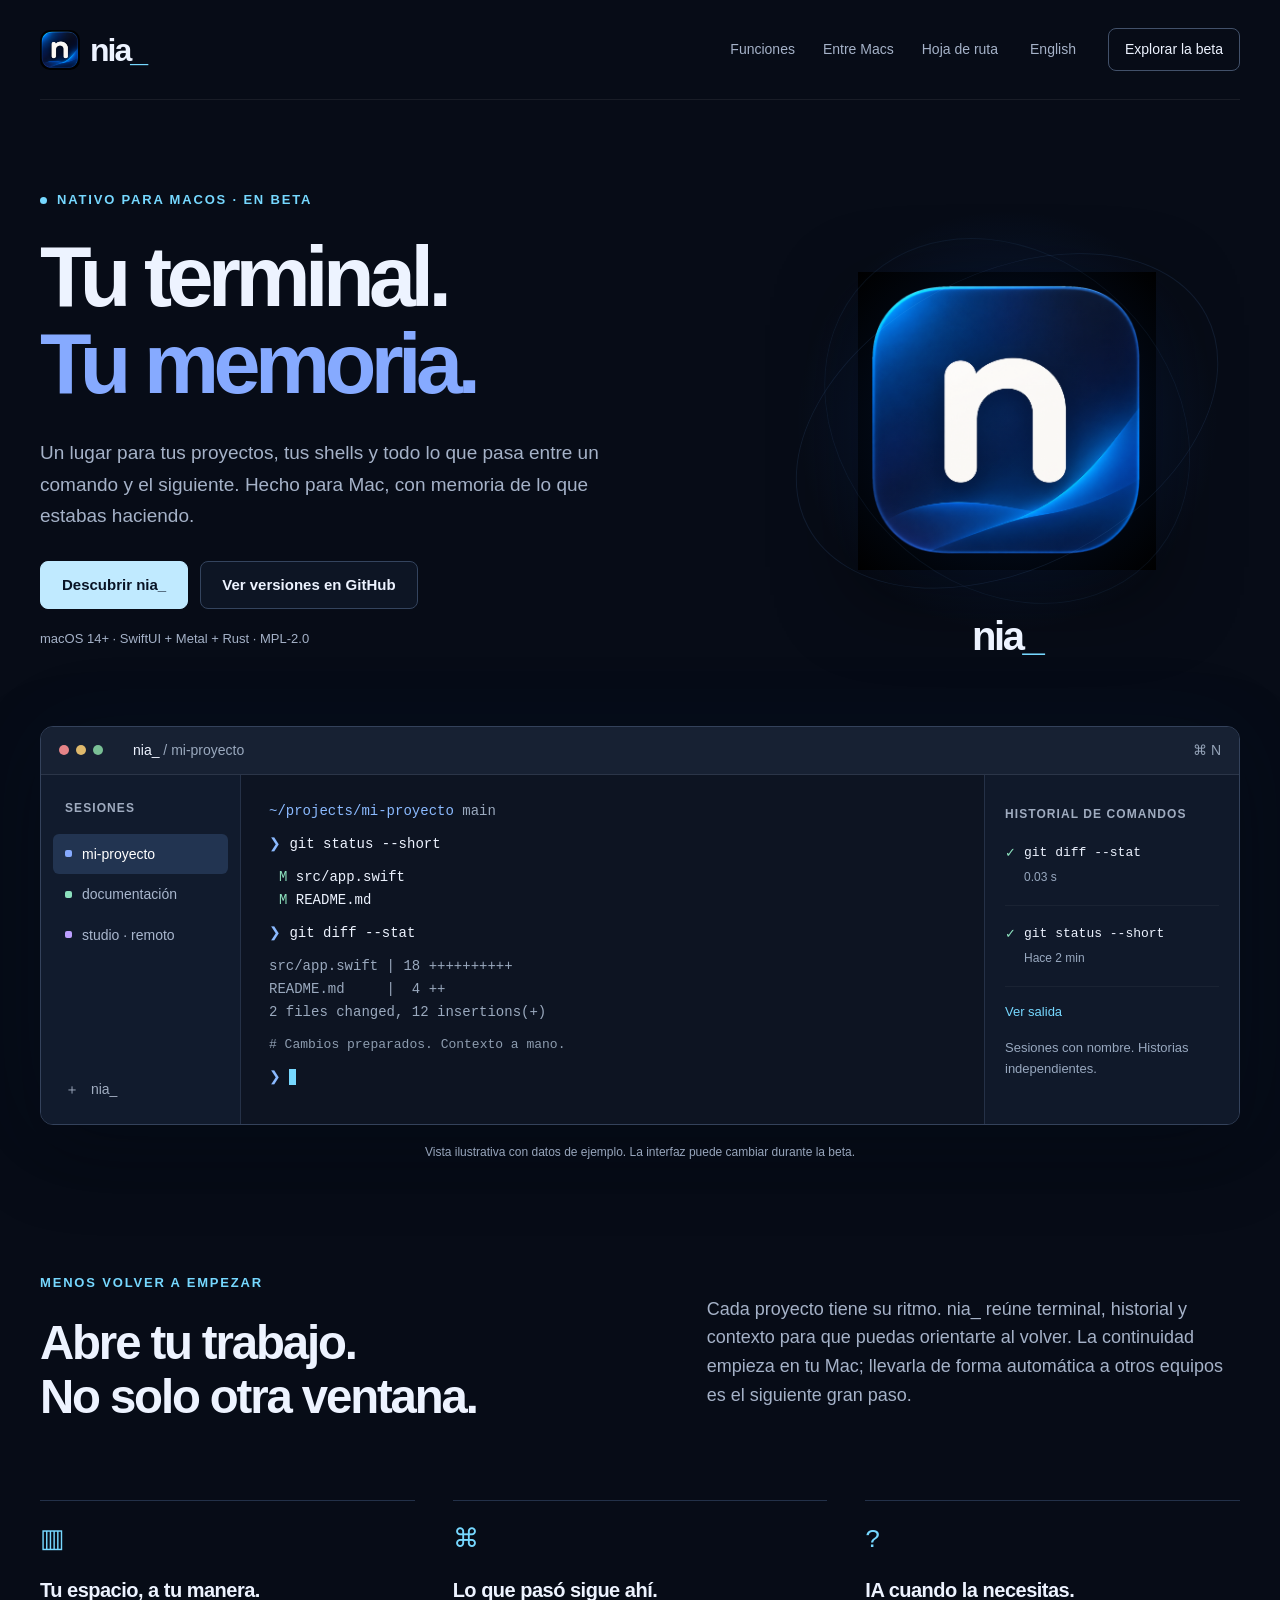
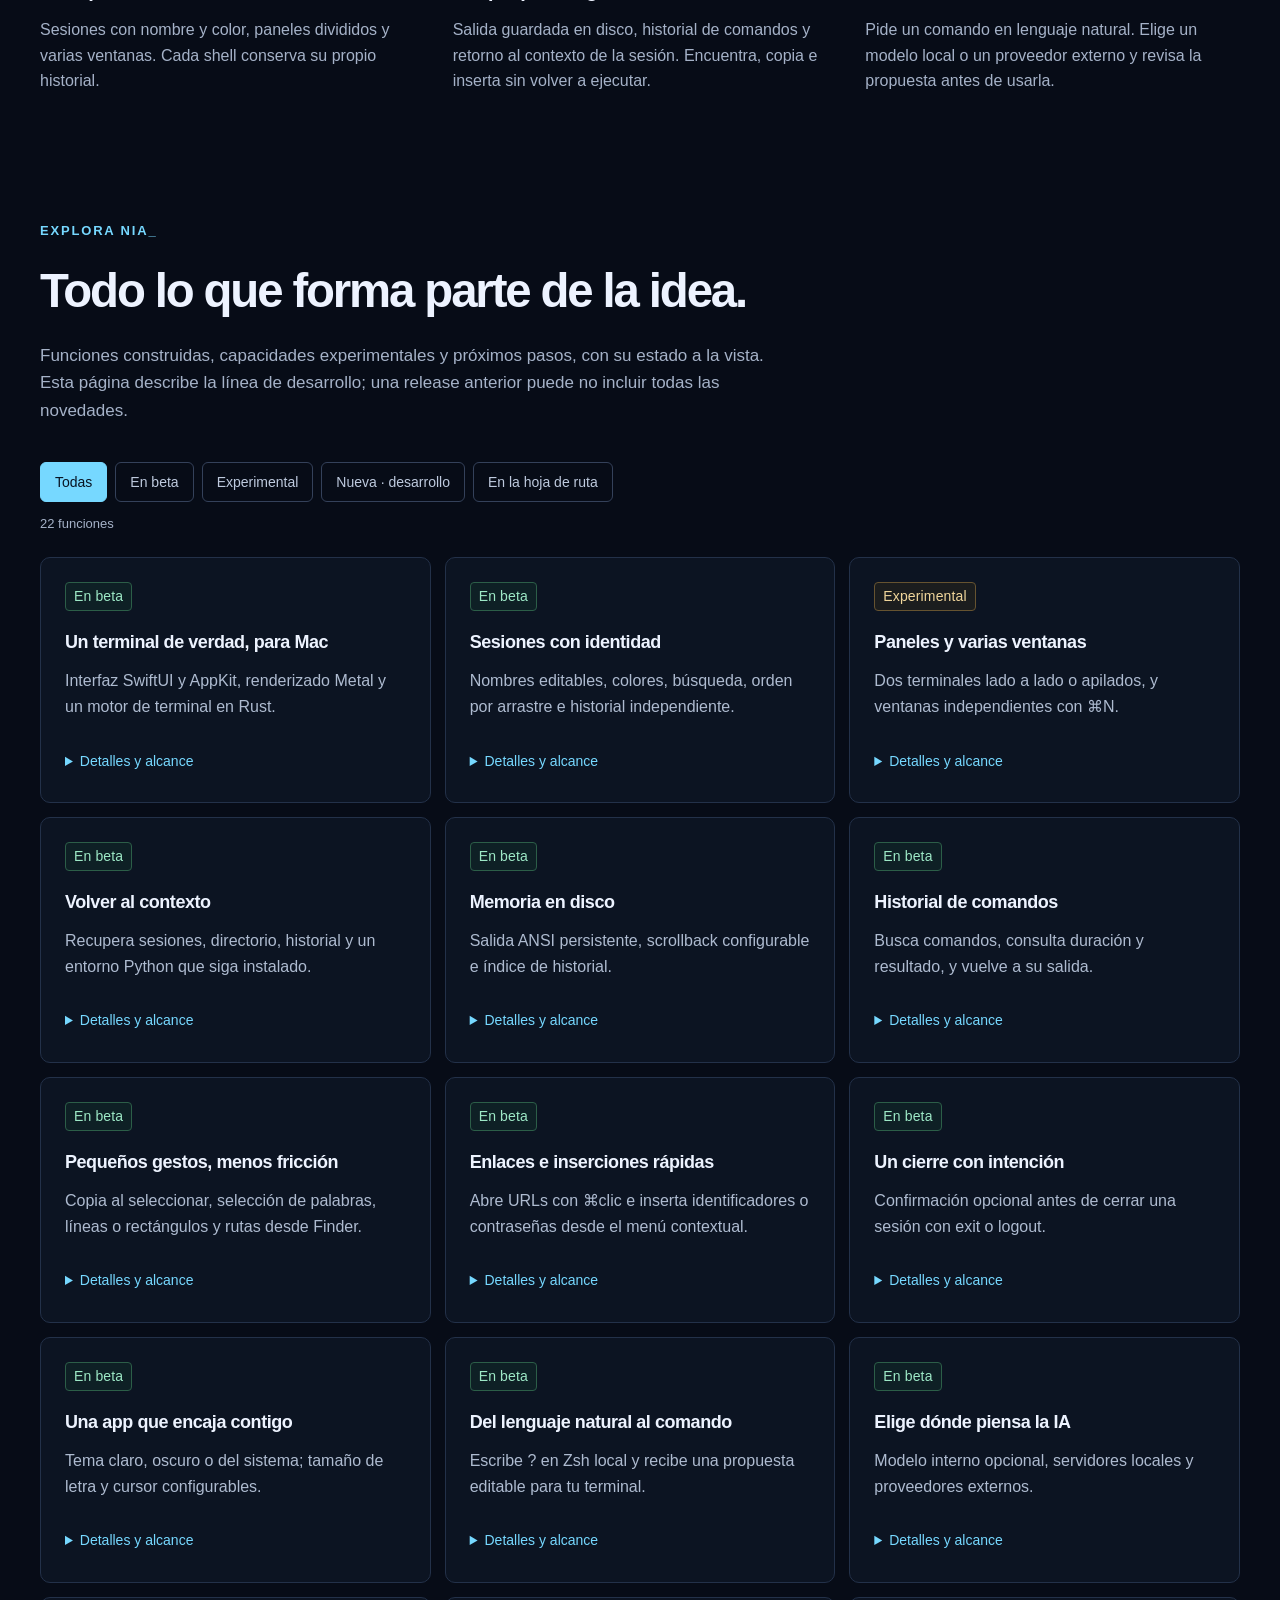
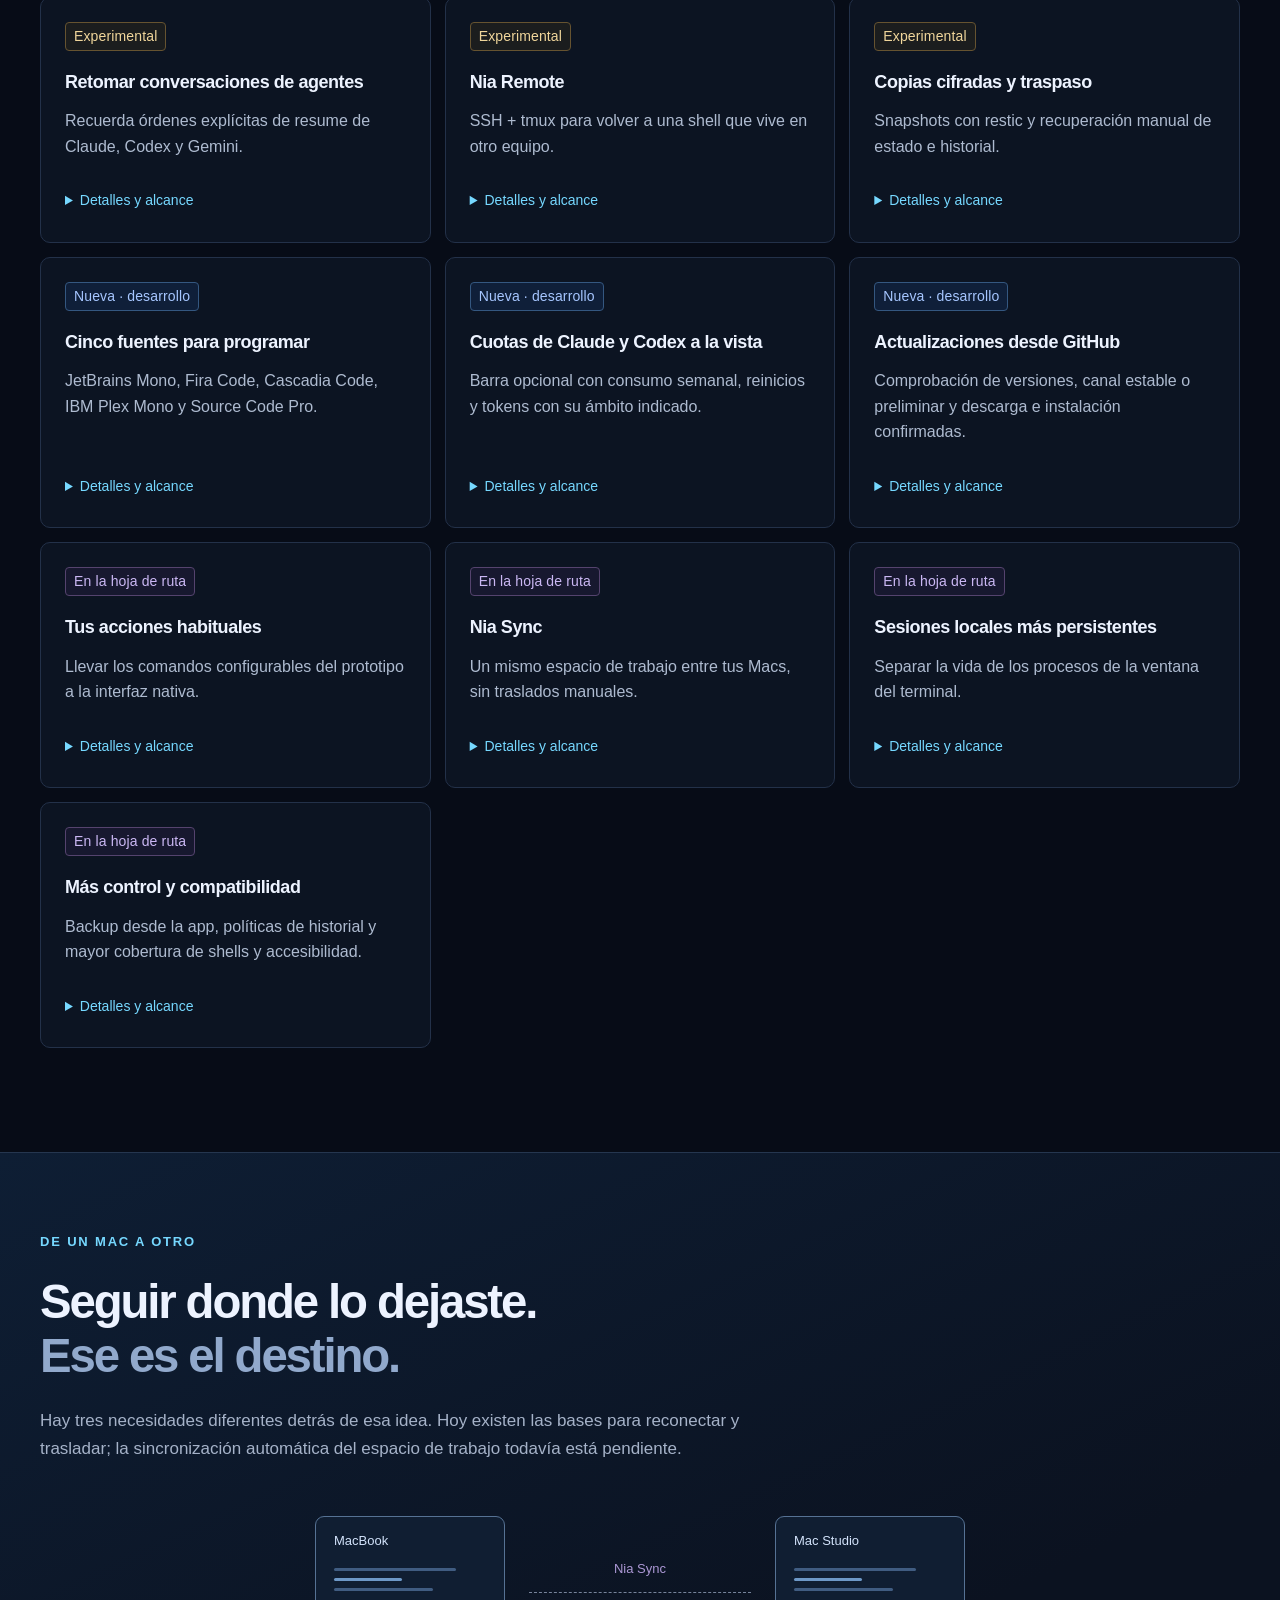
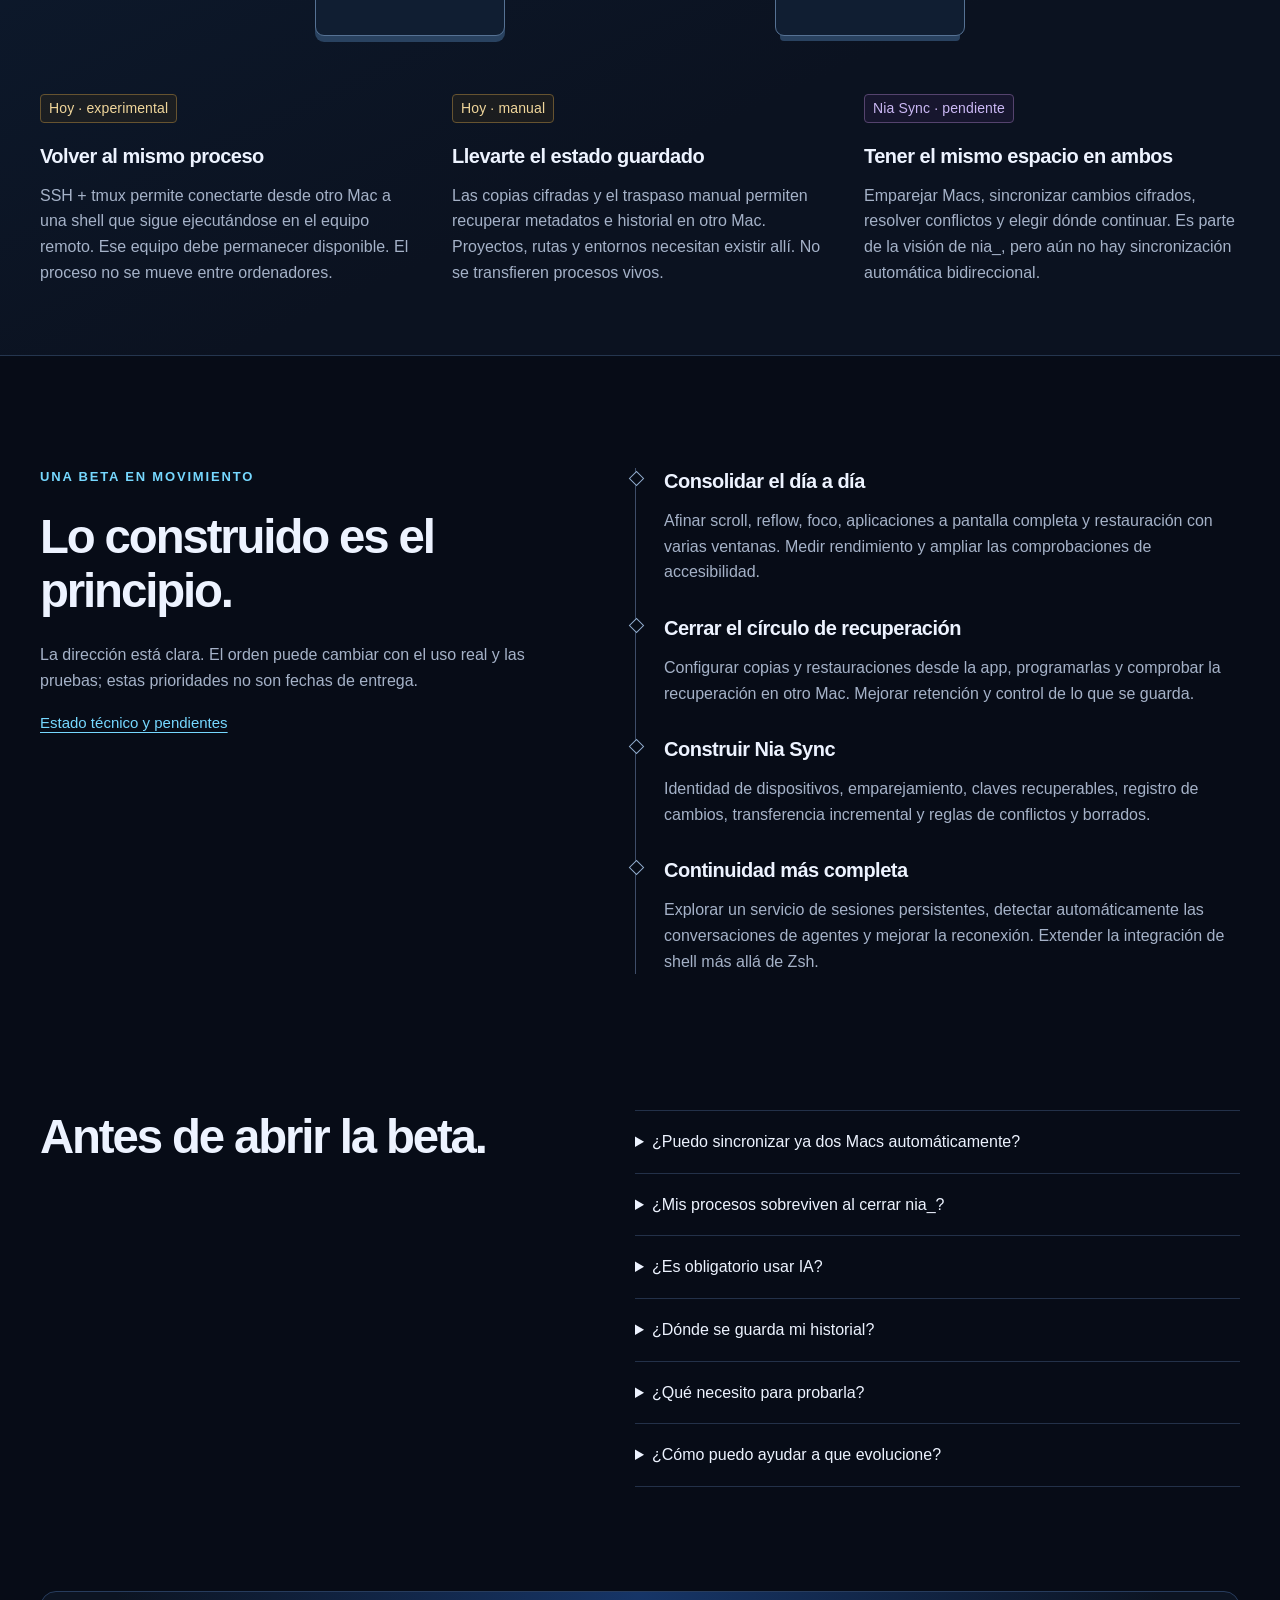
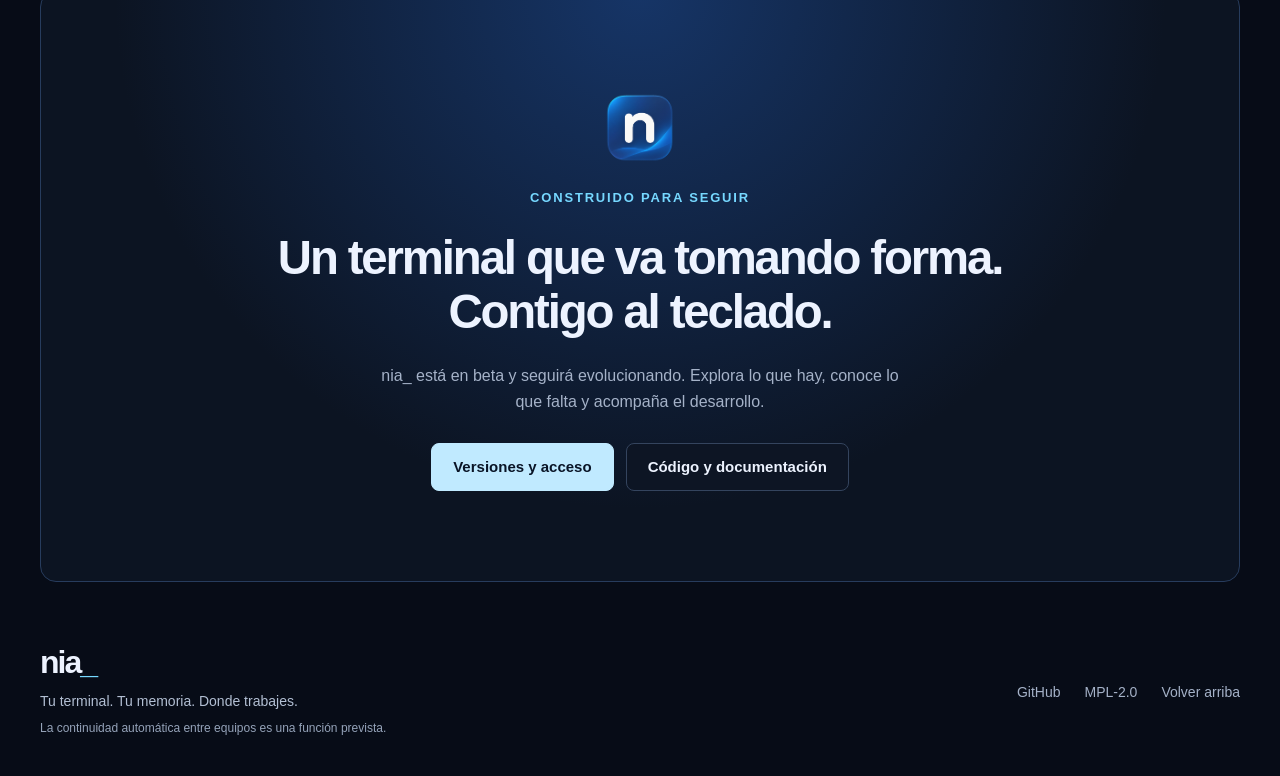
==== docs/index.html @ 634eccd2 "docs: add bilingual nia_ beta website and audited roadmap" ====
<!doctype html>
<!-- SPDX-License-Identifier: MPL-2.0 -->
<html lang="es">
<head>
    <meta charset="utf-8">
    <meta name="viewport" content="width=device-width, initial-scale=1">
    <meta name="theme-color" content="#070c17">
    <title>nia_ — Tu terminal. Tu memoria.</title>
    <meta name="description" content="Un terminal nativo para macOS con sesiones persistentes, historial, IA opcional y una visión de continuidad entre Macs. Descubre la beta de nia_ y su hoja de ruta.">
    <meta property="og:type" content="website">
    <meta property="og:title" content="nia_ — Tu terminal. Tu memoria.">
    <meta property="og:description" content="Un terminal nativo para macOS con sesiones persistentes, historial, IA opcional y una visión de continuidad entre Macs. Descubre la beta de nia_ y su hoja de ruta.">
    <meta property="og:image" content="https://vicktor.github.io/nia_/assets/nia-icon.png">
    <meta property="og:locale" content="es_ES">
    <link rel="canonical" href="https://vicktor.github.io/nia_/">
    <link rel="alternate" hreflang="es" href="https://vicktor.github.io/nia_/">
    <link rel="alternate" hreflang="en" href="https://vicktor.github.io/nia_/en/">
    <link rel="alternate" hreflang="x-default" href="https://vicktor.github.io/nia_/">
    <link rel="icon" href="assets/nia-icon.png" type="image/png">
    <link rel="apple-touch-icon" href="assets/nia-icon.png">
    <link rel="stylesheet" href="assets/style.css">
    <script src="assets/site.js" defer></script>
</head>
<body id="top">
    <a class="skip" href="#main">Saltar al contenido</a>
    <header class="header wrap">
        <a class="brand" href="#top" aria-label="nia_"><img src="assets/nia-icon.png" width="40" height="40" alt=""><span>nia<span class="underscore">_</span></span></a>
        <nav aria-label="Funciones"><a href="#features">Funciones</a><a href="#continuity">Entre Macs</a><a href="#roadmap">Hoja de ruta</a></nav>
        <a class="language" href="en/" lang="en" hreflang="en">English</a>
        <a class="nav-cta" href="#beta">Explorar la beta</a>
    </header>
    <main id="main">
        <section class="hero wrap" aria-labelledby="hero-title">
            <div class="hero-copy">
                <p class="eyebrow"><span class="beta-dot" aria-hidden="true"></span>NATIVO PARA MACOS · EN BETA</p>
                <h1 id="hero-title">Tu terminal.<br><span>Tu memoria.</span></h1>
                <p class="hero-body">Un lugar para tus proyectos, tus shells y todo lo que pasa entre un comando y el siguiente. Hecho para Mac, con memoria de lo que estabas haciendo.</p>
                <div class="actions"><a class="button primary" href="#features">Descubrir nia_</a><a class="button secondary" href="https://github.com/vicktor/nia_/releases">Ver versiones en GitHub</a></div>
                <p class="meta">macOS 14+ · SwiftUI + Metal + Rust · MPL-2.0</p>
            </div>
            <div class="hero-mark" aria-hidden="true"><div class="orbit orbit-one"></div><div class="orbit orbit-two"></div><img src="assets/nia-icon.png" alt="" width="300" height="300"><span class="mark-caption">nia<span>_</span></span></div>
        </section>

        <figure class="product wrap" aria-label="Una vista de tu próximo espacio de trabajo">
            <div class="product-frame">
                <div class="window-chrome"><span class="traffic" aria-hidden="true"><i></i><i></i><i></i></span><span>nia_ <span class="dim">/ mi-proyecto</span></span><span class="chrome-right">⌘ N</span></div>
                <div class="product-content">
                    <div class="demo-sidebar"><span class="small-label">SESIONES</span><div class="demo-session active"><i class="session-blue"></i>mi-proyecto</div><div class="demo-session"><i class="session-green"></i>documentación</div><div class="demo-session"><i class="session-purple"></i>studio · remoto</div><div class="sidebar-bottom">＋ <span>nia_</span></div></div>
                    <div class="demo-terminal"><p><span class="prompt">~/projects/mi-proyecto</span> <span class="dim">main</span></p><p><span class="prompt">❯</span> git status --short</p><p class="terminal-result"> <span class="green">M</span> src/app.swift<br> <span class="green">M</span> README.md</p><p><span class="prompt">❯</span> git diff --stat</p><p class="dim"> src/app.swift | 18 ++++++++++<br> README.md&nbsp;&nbsp;&nbsp;&nbsp; | &nbsp;4 ++<br> 2 files changed, 12 insertions(+)</p><p class="terminal-note"># Cambios preparados. Contexto a mano.</p><p><span class="prompt">❯</span> <span class="cursor" aria-hidden="true"></span></p></div>
                    <aside class="demo-timeline"><span class="small-label">HISTORIAL DE COMANDOS</span><div class="timeline-command"><span class="green">✓</span><code>git diff --stat</code><small>0.03 s</small></div><div class="timeline-command"><span class="green">✓</span><code>git status --short</code><small>Hace 2 min</small></div><div class="demo-output">Ver salida</div><p>Sesiones con nombre. Historias independientes.</p></aside>
                </div>
            </div>
            <figcaption>Vista ilustrativa con datos de ejemplo. La interfaz puede cambiar durante la beta.</figcaption>
        </figure>

        <section class="intro wrap section" aria-labelledby="intro-title"><div><p class="eyebrow">MENOS VOLVER A EMPEZAR</p><h2 id="intro-title">Abre tu trabajo.<br>No solo otra ventana.</h2></div><p class="intro-text">Cada proyecto tiene su ritmo. nia_ reúne terminal, historial y contexto para que puedas orientarte al volver. La continuidad empieza en tu Mac; llevarla de forma automática a otros equipos es el siguiente gran paso.</p></section>
        <section class="pillars wrap" aria-label="Funciones">
            <article><div class="line-icon" aria-hidden="true">▥</div><h3>Tu espacio, a tu manera.</h3><p>Sesiones con nombre y color, paneles divididos y varias ventanas. Cada shell conserva su propio historial.</p></article>
            <article><div class="line-icon" aria-hidden="true">⌘</div><h3>Lo que pasó sigue ahí.</h3><p>Salida guardada en disco, historial de comandos y retorno al contexto de la sesión. Encuentra, copia e inserta sin volver a ejecutar.</p></article>
            <article><div class="line-icon" aria-hidden="true">?</div><h3>IA cuando la necesitas.</h3><p>Pide un comando en lenguaje natural. Elige un modelo local o un proveedor externo y revisa la propuesta antes de usarla.</p></article>
        </section>

        <section class="catalog wrap section" id="features" aria-labelledby="features-title"><p class="eyebrow">EXPLORA NIA_</p><h2 id="features-title">Todo lo que forma parte de la idea.</h2><p class="section-lead">Funciones construidas, capacidades experimentales y próximos pasos, con su estado a la vista. Esta página describe la línea de desarrollo; una release anterior puede no incluir todas las novedades.</p>
            <div class="filters" role="group" aria-label="Funciones" hidden><button type="button" data-filter="all" aria-pressed="true">Todas</button><button type="button" data-filter="beta" aria-pressed="false">En beta</button><button type="button" data-filter="experimental" aria-pressed="false">Experimental</button><button type="button" data-filter="development" aria-pressed="false">Nueva · desarrollo</button><button type="button" data-filter="planned" aria-pressed="false">En la hoja de ruta</button></div>
            <p class="feature-count" aria-live="polite" data-suffix="funciones" hidden></p>
            <div class="feature-grid"><article class="feature" id="feature-native" data-status="beta"><p class="badge beta">En beta</p><h3>Un terminal de verdad, para Mac</h3><p>Interfaz SwiftUI y AppKit, renderizado Metal y un motor de terminal en Rust.</p><details><summary>Detalles y alcance</summary><p>macOS 14+. Colores ANSI, capacidades de 256 colores y truecolor, Unicode y rejilla adaptable. Algunas TUIs, emoji y casos de reflow siguen pendientes de validación completa.</p></details></article>
<article class="feature" id="feature-sessions" data-status="beta"><p class="badge beta">En beta</p><h3>Sesiones con identidad</h3><p>Nombres editables, colores, búsqueda, orden por arrastre e historial independiente.</p><details><summary>Detalles y alcance</summary><p>Identificadores estables, sesiones guardadas y atajos ⌘1–⌘9. Renombrar no cambia el historial ni la identidad de la sesión.</p></details></article>
<article class="feature" id="feature-windows" data-status="experimental"><p class="badge experimental">Experimental</p><h3>Paneles y varias ventanas</h3><p>Dos terminales lado a lado o apilados, y ventanas independientes con ⌘N.</p><details><summary>Detalles y alcance</summary><p>Cada ventana recuerda su distribución. Dentro de un proceso, una sesión se edita en una sola ventana para evitar redimensionados incompatibles. La coordinación entre procesos independientes y la restauración de todas las ventanas siguen incompletas.</p></details></article>
<article class="feature" id="feature-restore" data-status="beta"><p class="badge beta">En beta</p><h3>Volver al contexto</h3><p>Recupera sesiones, directorio, historial y un entorno Python que siga instalado.</p><details><summary>Detalles y alcance</summary><p>La captura de directorio y venv se apoya en Zsh. Se recrea la shell; no se recuperan procesos locales terminados ni se instalan entornos que falten.</p></details></article>
<article class="feature" id="feature-history" data-status="beta"><p class="badge beta">En beta</p><h3>Memoria en disco</h3><p>Salida ANSI persistente, scrollback configurable e índice de historial.</p><details><summary>Detalles y alcance</summary><p>El scroll conserva colores y filas hasta el límite de 1.000–100.000 líneas configurado. La salida completa permanece en disco; el índice textual no reconstruye una TUI píxel a píxel. Los registros grandes pueden ralentizar la apertura.</p></details></article>
<article class="feature" id="feature-timeline" data-status="beta"><p class="badge beta">En beta</p><h3>Historial de comandos</h3><p>Busca comandos, consulta duración y resultado, y vuelve a su salida.</p><details><summary>Detalles y alcance</summary><p>En Zsh local: directorio, fecha, estado de salida y contador de repeticiones. Consulta los 200 comandos más recientes; copiar o insertar no ejecuta el comando. Los comandos antiguos sin marca no admiten salto a su salida.</p></details></article>
<article class="feature" id="feature-input" data-status="beta"><p class="badge beta">En beta</p><h3>Pequeños gestos, menos fricción</h3><p>Copia al seleccionar, selección de palabras, líneas o rectángulos y rutas desde Finder.</p><details><summary>Detalles y alcance</summary><p>⌘C/⌘V, arrastrar archivos con rutas escapadas y doble Escape para limpiar la línea con bindings tipo Emacs. El aviso nativo de copia forma parte de la nueva línea de desarrollo.</p></details></article>
<article class="feature" id="feature-links" data-status="beta"><p class="badge beta">En beta</p><h3>Enlaces e inserciones rápidas</h3><p>Abre URLs con ⌘clic e inserta identificadores o contraseñas desde el menú contextual.</p><details><summary>Detalles y alcance</summary><p>Enlaces HTTP/HTTPS, copiar enlace y generadores de UUID, contraseña e identificadores heredados. Insertar texto no envía Intro. Algunos enlaces partidos entre líneas aún no se reconocen.</p></details></article>
<article class="feature" id="feature-exit" data-status="beta"><p class="badge beta">En beta</p><h3>Un cierre con intención</h3><p>Confirmación opcional antes de cerrar una sesión con exit o logout.</p><details><summary>Detalles y alcance</summary><p>Intercepta esas órdenes exactas en el prompt Zsh local. Cancelar mantiene la shell abierta y confirmar conserva su historial. No cubre otras shells, SSH o salidas internas de programas.</p></details></article>
<article class="feature" id="feature-appearance" data-status="beta"><p class="badge beta">En beta</p><h3>Una app que encaja contigo</h3><p>Tema claro, oscuro o del sistema; tamaño de letra y cursor configurables.</p><details><summary>Detalles y alcance</summary><p>Interfaz y preferencias en español e inglés. Opacidad del terminal disponible de forma experimental. Los cambios de apariencia no alteran tus sesiones.</p></details></article>
<article class="feature" id="feature-ai" data-status="beta"><p class="badge beta">En beta</p><h3>Del lenguaje natural al comando</h3><p>Escribe ? en Zsh local y recibe una propuesta editable para tu terminal.</p><details><summary>Detalles y alcance</summary><p>Puedes insertar tras revisar. La ejecución automática es opcional y está limitada por un validador de patrones; no es un sandbox. La integración de ? no está disponible en Bash, Fish o SSH remoto.</p></details></article>
<article class="feature" id="feature-models" data-status="beta"><p class="badge beta">En beta</p><h3>Elige dónde piensa la IA</h3><p>Modelo interno opcional, servidores locales y proveedores externos.</p><details><summary>Detalles y alcance</summary><p>GGUF con llama.cpp bajo demanda; endpoints compatibles como Ollama, vLLM o LM Studio; OpenAI, Anthropic, Gemini y OpenRouter. Claves de proveedores en el llavero. El modelo interno requiere una descarga adicional.</p></details></article>
<article class="feature" id="feature-agents" data-status="experimental"><p class="badge experimental">Experimental</p><h3>Retomar conversaciones de agentes</h3><p>Recuerda órdenes explícitas de resume de Claude, Codex y Gemini.</p><details><summary>Detalles y alcance</summary><p>Necesita el ID en el comando original, la CLI y los datos de conversación en el Mac. Descubrir automáticamente el ID de una conversación iniciada sin resume sigue pendiente.</p></details></article>
<article class="feature" id="feature-remote" data-status="experimental"><p class="badge experimental">Experimental</p><h3>Nia Remote</h3><p>SSH + tmux para volver a una shell que vive en otro equipo.</p><details><summary>Detalles y alcance</summary><p>Utiliza tu configuración SSH y verifica la identidad del host. La sesión tmux se conserva en el servidor mientras siga activo. Incluye reconexión manual; no sincroniza el workspace.</p></details></article>
<article class="feature" id="feature-backup" data-status="experimental"><p class="badge experimental">Experimental</p><h3>Copias cifradas y traspaso</h3><p>Snapshots con restic y recuperación manual de estado e historial.</p><details><summary>Detalles y alcance</summary><p>Herramientas nia-backup y nia-handoff para repositorios locales, SFTP o S3. La configuración y ejecución desde la interfaz nativa, la programación y el flujo de restauración guiado están pendientes.</p></details></article>
<article class="feature" id="feature-fonts" data-status="development"><p class="badge development">Nueva · desarrollo</p><h3>Cinco fuentes para programar</h3><p>JetBrains Mono, Fira Code, Cascadia Code, IBM Plex Mono y Source Code Pro.</p><details><summary>Detalles y alcance</summary><p>Descargas opcionales con licencia, verificadas y registradas solo para nia_. Selección sin reiniciar. El renderer por celdas no activa ligaduras entre caracteres. Implementado en la compilación de desarrollo.</p></details></article>
<article class="feature" id="feature-usage" data-status="development"><p class="badge development">Nueva · desarrollo</p><h3>Cuotas de Claude y Codex a la vista</h3><p>Barra opcional con consumo semanal, reinicios y tokens con su ámbito indicado.</p><details><summary>Detalles y alcance</summary><p>Codex consulta su CLI local. Claude necesita conectar el adaptador de su línea de estado y emitir una respuesta. Los datos dependen del plan; una cuota ausente no se muestra como cero. Implementado en desarrollo.</p></details></article>
<article class="feature" id="feature-updates" data-status="development"><p class="badge development">Nueva · desarrollo</p><h3>Actualizaciones desde GitHub</h3><p>Comprobación de versiones, canal estable o preliminar y descarga e instalación confirmadas.</p><details><summary>Detalles y alcance</summary><p>Comprueba integridad y compatibilidad antes de sustituir la app. Usa la sesión de gh si el repositorio necesita acceso privado. Las novedades de desarrollo todavía pueden no estar publicadas como release.</p></details></article>
<article class="feature" id="feature-actions" data-status="planned"><p class="badge planned">En la hoja de ruta</p><h3>Tus acciones habituales</h3><p>Llevar los comandos configurables del prototipo a la interfaz nativa.</p><details><summary>Detalles y alcance</summary><p>Existe un formato actions.toml y código histórico. Falta conectarlo a SwiftUI con selección de sesión y confirmación. No está disponible actualmente como una función de la app nativa.</p></details></article>
<article class="feature" id="feature-sync" data-status="planned"><p class="badge planned">En la hoja de ruta</p><h3>Nia Sync</h3><p>Un mismo espacio de trabajo entre tus Macs, sin traslados manuales.</p><details><summary>Detalles y alcance</summary><p>Pendiente: identidad de dispositivo, emparejamiento, sincronización incremental cifrada, conflictos, borrados y recuperación de claves. No basta con copiar bases de datos SQLite abiertas.</p></details></article>
<article class="feature" id="feature-persistent" data-status="planned"><p class="badge planned">En la hoja de ruta</p><h3>Sesiones locales más persistentes</h3><p>Separar la vida de los procesos de la ventana del terminal.</p><details><summary>Detalles y alcance</summary><p>Requiere un servicio residente de PTY y un protocolo de reconexión. No está implementado. No promete migrar la memoria de un proceso ni recuperarlo después de reiniciar el equipo.</p></details></article>
<article class="feature" id="feature-polish" data-status="planned"><p class="badge planned">En la hoja de ruta</p><h3>Más control y compatibilidad</h3><p>Backup desde la app, políticas de historial y mayor cobertura de shells y accesibilidad.</p><details><summary>Detalles y alcance</summary><p>También quedan la detección automática de agentes, pruebas de recuperación entre Macs, coordinación entre procesos, notarización y validación más amplia del terminal. Sin fechas comprometidas.</p></details></article></div>
        </section>

        <section class="continuity section" id="continuity" aria-labelledby="continuity-title"><div class="wrap">
            <p class="eyebrow">DE UN MAC A OTRO</p><h2 id="continuity-title">Seguir donde lo dejaste.<br><span>Ese es el destino.</span></h2><p class="section-lead">Hay tres necesidades diferentes detrás de esa idea. Hoy existen las bases para reconectar y trasladar; la sincronización automática del espacio de trabajo todavía está pendiente.</p>
            <div class="connection" aria-hidden="true"><div class="computer"><span>MacBook</span><div class="screen-lines"><i></i><i></i><i></i></div></div><div class="connection-line"><span>Nia Sync</span><i></i></div><div class="computer desktop"><span>Mac Studio</span><div class="screen-lines"><i></i><i></i><i></i></div></div></div>
            <div class="continuity-grid"><article><p class="badge experimental">Hoy · experimental</p><h3>Volver al mismo proceso</h3><p>SSH + tmux permite conectarte desde otro Mac a una shell que sigue ejecutándose en el equipo remoto. Ese equipo debe permanecer disponible. El proceso no se mueve entre ordenadores.</p></article><article><p class="badge experimental">Hoy · manual</p><h3>Llevarte el estado guardado</h3><p>Las copias cifradas y el traspaso manual permiten recuperar metadatos e historial en otro Mac. Proyectos, rutas y entornos necesitan existir allí. No se transfieren procesos vivos.</p></article><article><p class="badge planned">Nia Sync · pendiente</p><h3>Tener el mismo espacio en ambos</h3><p>Emparejar Macs, sincronizar cambios cifrados, resolver conflictos y elegir dónde continuar. Es parte de la visión de nia_, pero aún no hay sincronización automática bidireccional.</p></article></div>
        </div></section>

        <section class="roadmap wrap section" id="roadmap" aria-labelledby="roadmap-title"><div class="roadmap-intro"><p class="eyebrow">UNA BETA EN MOVIMIENTO</p><h2 id="roadmap-title">Lo construido es el principio.</h2><p>La dirección está clara. El orden puede cambiar con el uso real y las pruebas; estas prioridades no son fechas de entrega.</p><a class="text-link" href="https://github.com/vicktor/nia_/blob/docs/website-and-roadmap/STATUS.md">Estado técnico y pendientes</a></div><div class="roadmap-list"><article><h3>Consolidar el día a día</h3><p>Afinar scroll, reflow, foco, aplicaciones a pantalla completa y restauración con varias ventanas. Medir rendimiento y ampliar las comprobaciones de accesibilidad.</p></article><article><h3>Cerrar el círculo de recuperación</h3><p>Configurar copias y restauraciones desde la app, programarlas y comprobar la recuperación en otro Mac. Mejorar retención y control de lo que se guarda.</p></article><article><h3>Construir Nia Sync</h3><p>Identidad de dispositivos, emparejamiento, claves recuperables, registro de cambios, transferencia incremental y reglas de conflictos y borrados.</p></article><article><h3>Continuidad más completa</h3><p>Explorar un servicio de sesiones persistentes, detectar automáticamente las conversaciones de agentes y mejorar la reconexión. Extender la integración de shell más allá de Zsh.</p></article></div></section>
        <section class="faq wrap section" aria-labelledby="faq-title"><h2 id="faq-title">Antes de abrir la beta.</h2><div><details><summary>¿Puedo sincronizar ya dos Macs automáticamente?</summary><p>Todavía no. Puedes reconectar a una sesión remota mediante SSH + tmux o trasladar una copia cifrada manualmente. Nia Sync sigue pendiente.</p></details><details><summary>¿Mis procesos sobreviven al cerrar nia_?</summary><p>Las shells locales se recrean al abrir la app: se recupera el estado guardado, no la memoria del proceso. Una sesión remota tmux puede seguir viva en su host mientras ese host continúe funcionando.</p></details><details><summary>¿Es obligatorio usar IA?</summary><p>No. La asistencia es opcional. Puedes elegir ejecución local o un proveedor externo; este último recibe las consultas que le envíes. La propuesta de un modelo puede ser incorrecta y debe revisarse.</p></details><details><summary>¿Dónde se guarda mi historial?</summary><p>En tu Mac. Las copias con restic se cifran antes de almacenarse en el repositorio de backup configurado. El historial local puede contener datos sensibles y no tiene todavía una política completa de retención y redacción.</p></details><details><summary>¿Qué necesito para probarla?</summary><p>macOS 14 o posterior. Consulta las releases disponibles y sus requisitos. El acceso al repositorio y las descargas puede estar limitado durante esta fase; la línea de desarrollo puede ir por delante de la última release. La distribución aún no está notarizada por Apple.</p></details><details><summary>¿Cómo puedo ayudar a que evolucione?</summary><p>Comparte errores reproducibles, propuestas y experiencias de uso en GitHub cuando tengas acceso al repositorio. El código usa MPL-2.0; las dependencias y modelos tienen sus propias licencias.</p></details></div></section>
        <section class="cta wrap section" id="beta" aria-labelledby="cta-title"><img src="assets/nia-icon.png" width="72" height="72" alt="" loading="lazy"><p class="eyebrow">CONSTRUIDO PARA SEGUIR</p><h2 id="cta-title">Un terminal que va tomando forma.<br>Contigo al teclado.</h2><p>nia_ está en beta y seguirá evolucionando. Explora lo que hay, conoce lo que falta y acompaña el desarrollo.</p><div class="actions"><a class="button primary" href="https://github.com/vicktor/nia_/releases">Versiones y acceso</a><a class="button secondary" href="https://github.com/vicktor/nia_">Código y documentación</a></div></section>
    </main>
    <footer class="footer wrap"><div><a class="wordmark" href="#top">nia<span>_</span></a><p>Tu terminal. Tu memoria. Donde trabajes.</p><small>La continuidad automática entre equipos es una función prevista.</small></div><div class="footer-links"><a href="https://github.com/vicktor/nia_">GitHub</a><a href="https://github.com/vicktor/nia_/blob/main/LICENSE">MPL-2.0</a><a href="#top">Volver arriba</a></div></footer>
</body>
</html>
---- docs/assets/style.css ----
/* SPDX-License-Identifier: MPL-2.0 */
:root { color-scheme: dark; --bg: #070c17; --panel: #0d1524; --line: #233149; --text: #edf3ff; --muted: #a5b2c8; --cyan: #76d8ff; --blue: #86aaff; --green: #8ce0bd; font-family: -apple-system, BlinkMacSystemFont, "Segoe UI", sans-serif; font-size: 16px; }
* { box-sizing: border-box; }
html { scroll-behavior: smooth; scroll-padding-top: 28px; }
body { margin: 0; background: var(--bg); color: var(--text); line-height: 1.6; -webkit-font-smoothing: antialiased; }
a { color: inherit; text-underline-offset: .24em; }
button, summary, a { -webkit-tap-highlight-color: transparent; }
button { font: inherit; }
a:focus-visible, button:focus-visible, summary:focus-visible { outline: 3px solid var(--cyan); outline-offset: 5px; border-radius: 4px; }
img { max-width: 100%; height: auto; }
[hidden] { display: none !important; }
.wrap { width: min(1200px, calc(100% - 80px)); margin-inline: auto; }
.skip { position: absolute; top: 12px; left: 16px; z-index: 20; padding: 10px 18px; color: var(--bg); background: white; transform: translateY(-160%); }
.skip:focus { transform: translateY(0); }
.header { display: flex; align-items: center; gap: 32px; height: 100px; border-bottom: 1px solid #ffffff12; }
.brand, .wordmark { font-weight: 750; font-size: 32px; letter-spacing: -2px; text-decoration: none; line-height: 1; }
.brand { display: flex; align-items: center; gap: 10px; margin-right: auto; }
.brand img { border-radius: 10px; }
.underscore, .wordmark span { color: var(--cyan); }
.header nav { display: flex; gap: 28px; }
.header a:not(.brand) { font-size: .875rem; text-decoration: none; }
.header nav a, .language { color: var(--muted); }
.header a:hover { color: var(--cyan); }
.nav-cta { padding: 9px 16px; border: 1px solid #42516a; border-radius: 8px; }
.hero { position: relative; display: grid; grid-template-columns: 1.5fr 1fr; align-items: center; gap: 36px; padding-top: 88px; padding-bottom: 72px; }
.eyebrow { margin: 0 0 24px; font: 600 .8125rem/1.4 -apple-system, BlinkMacSystemFont, "Segoe UI", sans-serif; letter-spacing: .14em; color: var(--cyan); }
.hero .eyebrow { display: flex; align-items: center; gap: 10px; }
.beta-dot { width: 7px; height: 7px; background: var(--cyan); border-radius: 50%; }
h1, h2, h3, p { margin-top: 0; }
h1 { font-size: clamp(3.5rem, 6.6vw, 6.25rem); font-weight: 640; line-height: 1.04; letter-spacing: -.065em; margin-bottom: 28px; }
h1 span { color: var(--blue); }
.hero-body { max-width: 580px; font-size: 1.1875rem; line-height: 1.65; color: var(--muted); margin-bottom: 30px; }
.actions { display: flex; align-items: center; flex-wrap: wrap; gap: 12px; }
.button { display: inline-flex; justify-content: center; align-items: center; min-height: 48px; padding: 11px 21px; border-radius: 8px; font-size: .9375rem; font-weight: 600; text-decoration: none; transition: background .15s, border-color .15s; }
.primary { background: #c0eaff; color: #091426; border: 1px solid #c0eaff; }
.primary:hover { background: #e3f6ff; border-color: #e3f6ff; }
.secondary { border: 1px solid #34445e; color: var(--text); background: #0d1524; }
.secondary:hover { background: #172339; border-color: #5a7094; }
.meta { font-size: .8125rem; color: var(--muted); margin: 20px 0 0; }
.hero-mark { position: relative; display: flex; flex-direction: column; align-items: center; justify-content: center; aspect-ratio: 1; isolation: isolate; }
.hero-mark::before { content: ""; position: absolute; z-index: -1; inset: 3%; background: radial-gradient(ellipse, #1258d440, transparent 68%); }
.hero-mark img { mix-blend-mode: screen; width: 64%; filter: drop-shadow(0 25px 42px #0007); }
.mark-caption { position: absolute; bottom: -3%; font-size: 2.5rem; font-weight: 680; letter-spacing: -.06em; }.mark-caption span { color: var(--cyan); }
.orbit { position: absolute; z-index: -1; border: 1px solid #31527b40; border-radius: 50%; width: 97%; height: 97%; transform: rotate(-28deg) scaleY(.65); }
.orbit-two { transform: rotate(45deg) scaleY(.82); width: 86%; height: 86%; border-color: #31527b2b; }
.product { margin-top: 0; margin-bottom: 0; }
.product-frame { border: 1px solid #34425b; border-radius: 13px; overflow: hidden; box-shadow: 0 28px 80px #0004, 0 0 90px #10408912; background: #0d1422; }
.window-chrome { height: 48px; background: #172133; border-bottom: 1px solid #2b3548; display: flex; align-items: center; gap: 30px; font-size: .875rem; padding-inline: 18px; }
.traffic { display: flex; gap: 7px; }.traffic i { width: 10px; height: 10px; border-radius: 50%; background: #e68488; }.traffic i:nth-child(2) { background: #dfb96c; }.traffic i:nth-child(3) { background: #79bf95; }
.chrome-right { margin-left: auto; color: #94a2b7; }
.product-content { display: grid; grid-template-columns: 200px minmax(0, 1fr) 255px; min-height: 342px; }
.demo-sidebar { background: #111b2d; padding: 24px 12px; display: flex; flex-direction: column; font-size: .875rem; border-right: 1px solid #253147; }
.small-label { font-size: .75rem; letter-spacing: .09em; color: #a0acc0; font-weight: 600; }
.demo-sidebar .small-label { padding-left: 12px; margin-bottom: 16px; }
.demo-session { display: flex; align-items: center; gap: 10px; padding: 9px 12px; color: #a9b7ce; border-radius: 6px; white-space: nowrap; }
.demo-session.active { background: #223451; color: white; }
.demo-session i { width: 7px; height: 7px; border-radius: 2px; flex-shrink: 0; }
.session-blue { background: var(--blue); }.session-green { background: var(--green); }.session-purple { background: #bc9fff; }
.sidebar-bottom { margin-top: auto; color: #a0acc0; padding: 24px 12px 0; }.sidebar-bottom span { margin-left: 8px; }
.demo-terminal { padding: 25px 28px; font: .875rem/1.65 ui-monospace, "SFMono-Regular", Menlo, Consolas, monospace; overflow: hidden; }
.demo-terminal p { margin-bottom: 10px; white-space: nowrap; }
.prompt { color: #8bbaff; }.dim { color: #9aa9be; }.green { color: var(--green); }.terminal-result { padding-left: 10px; }.terminal-note { color: #8d9caf; font-size: .8125rem; }
.cursor { display: inline-block; height: 16px; width: 7px; background: var(--cyan); vertical-align: middle; }
.demo-timeline { border-left: 1px solid #253147; padding: 25px 20px; background: #10192a; }
.timeline-command { display: grid; grid-template-columns: 14px 1fr; gap: 4px 5px; font-size: .8125rem; padding: 18px 0; border-bottom: 1px solid #ffffff0b; }.timeline-command small { grid-column: 2; color: #98a8bf; font-size: .75rem; }
.demo-output { font-size: .8125rem; color: var(--cyan); padding-block: 15px; }.demo-timeline p { color: #98a8bf; font-size: .8125rem; }
figcaption { text-align: center; font-size: .75rem; color: #97a5bc; margin-top: 18px; }
.section { padding-top: 112px; padding-bottom: 24px; }
h2 { font-size: clamp(2rem, 3.7vw, 3.25rem); line-height: 1.14; font-weight: 610; letter-spacing: -.045em; margin-bottom: 24px; }
h3 { font-size: 1.25rem; font-weight: 600; letter-spacing: -.025em; line-height: 1.3; margin-bottom: 14px; }
.intro { display: grid; grid-template-columns: 1.1fr 1fr; gap: 80px; align-items: center; }.intro-text { font-size: 1.125rem; color: var(--muted); }
.pillars { display: grid; grid-template-columns: repeat(3, 1fr); gap: 38px; padding-top: 28px; padding-bottom: 0; }
.pillars article { border-top: 1px solid var(--line); padding-top: 24px; }.pillars p { color: var(--muted); font-size: 1rem; }
.line-icon { color: var(--cyan); font: 26px/1.2 ui-monospace, monospace; height: 52px; }
.section-lead { font-size: 1.0625rem; color: var(--muted); max-width: 740px; margin-bottom: 32px; }
.filters { display: flex; gap: 8px; flex-wrap: wrap; margin: 38px 0 10px; }
.filters button { border: 1px solid #34415a; color: #becade; background: transparent; padding: 8px 14px; border-radius: 6px; font-size: .875rem; cursor: pointer; }
.filters button[aria-pressed="true"] { color: #081423; background: var(--cyan); border-color: var(--cyan); }
.filters button:hover:not([aria-pressed="true"]) { background: #172338; }
.feature-count { color: #a5b2c8; font-size: .8125rem; margin: 12px 0 22px; }
.feature-grid { display: grid; grid-template-columns: repeat(3, minmax(0, 1fr)); gap: 14px; }
.feature { border: 1px solid var(--line); background: #0c1422; border-radius: 10px; padding: 24px; display: flex; flex-direction: column; }
.badge { width: fit-content; font-size: .875rem; line-height: 1.5; padding: 3px 8px; border-radius: 4px; border: 1px solid; margin-bottom: 20px; letter-spacing: .01em; }
.badge.beta { color: #9de8c6; background: #163c2d50; border-color: #2c5e48; }.badge.experimental { color: #f0d69b; background: #3d321950; border-color: #665330; }.badge.development { color: #a6c6ff; background: #17386c50; border-color: #345780; }.badge.planned { color: #cbb8f4; background: #32204f50; border-color: #55436e; }
.feature h3 { font-size: 1.125rem; }.feature > p:not(.badge) { color: #aebbd0; margin-bottom: 24px; }
.feature details { margin-top: auto; }.feature summary { font-size: .875rem; color: var(--cyan); cursor: pointer; width: fit-content; padding: 6px 0; }.feature details p { font-size: .875rem; color: #b7c4d8; margin: 12px 0 0; }
.continuity { margin-top: 80px; padding-top: 80px; padding-bottom: 70px; background: linear-gradient(155deg, #0e1e34, #0b1220 65%); border-block: 1px solid #25364f; }.continuity h2 span { color: #91a9cc; }
.connection { display: flex; max-width: 650px; margin: 54px auto 58px; align-items: center; gap: 24px; }.computer { border: 1px solid #567294; border-radius: 9px; width: 190px; height: 120px; padding: 14px 18px; color: #d3e3fb; font-size: .8125rem; background: #101e32; box-shadow: 0 6px 0 #294260; }.computer.desktop { box-shadow: 0 10px 0 -5px #294260; }.screen-lines { padding-top: 16px; }.screen-lines i { display: block; background: #405c81; height: 3px; border-radius: 3px; width: 80%; margin-bottom: 7px; }.screen-lines i:nth-child(2) { width: 45%; background: #6d98c7; }.screen-lines i:nth-child(3) { width: 65%; }.connection-line { flex: 1; color: #ac98d5; font-size: .8125rem; text-align: center; }.connection-line i { display: block; border-bottom: 1px dashed #77849b; margin-top: 12px; }
.continuity-grid { display: grid; grid-template-columns: repeat(3, 1fr); gap: 36px; }.continuity-grid article p:last-child { color: var(--muted); margin-bottom: 0; }
.roadmap { display: grid; grid-template-columns: .9fr 1.1fr; gap: 100px; }.roadmap-intro > p:not(.eyebrow) { color: var(--muted); }.text-link { color: var(--cyan); font-size: .9375rem; }
.roadmap-list article { padding: 0 0 30px 28px; border-left: 1px solid #3e4d68; position: relative; }.roadmap-list article::before { content: ""; width: 9px; height: 9px; position: absolute; left: -5px; top: 5px; border: 1px solid #8faacb; background: var(--bg); transform: rotate(45deg); }.roadmap-list article:last-child { padding-bottom: 0; }.roadmap-list p { color: var(--muted); margin-bottom: 0; }
.faq { display: grid; grid-template-columns: .9fr 1.1fr; gap: 100px; }.faq details { border-top: 1px solid var(--line); padding: 18px 0; }.faq details:last-child { border-bottom: 1px solid var(--line); }.faq summary { cursor: pointer; font-size: 1rem; padding-right: 10px; }.faq details p { color: var(--muted); margin: 14px 0 0; }
.cta { text-align: center; padding-top: 100px; padding-bottom: 90px; margin-top: 80px; border: 1px solid #273c5d; border-radius: 16px; background: radial-gradient(ellipse at 50% 0, #163567, transparent 62%), #0c1422; }.cta .eyebrow { margin-top: 18px; }.cta p:not(.eyebrow) { color: var(--muted); max-width: 580px; margin: 0 auto 28px; padding-inline: 16px; }.cta .actions { justify-content: center; }.cta h2 { padding-inline: 20px; }
.footer { display: flex; justify-content: space-between; gap: 30px; padding-block: 64px 36px; }.wordmark { display: inline-block; margin-bottom: 12px; }.footer p { margin-bottom: 2px; color: #b2bfd3; font-size: .875rem; }.footer small { color: #95a3b9; font-size: .75rem; }.footer-links { display: flex; gap: 24px; align-items: center; font-size: .875rem; }.footer-links a { text-decoration: none; color: var(--muted); }
@media (min-width: 1500px) { .hero { padding-top: 110px; padding-bottom: 90px; } }
@media (max-width: 1050px) { .header { gap: 22px; }.header nav { gap: 18px; }.hero { grid-template-columns: 1.5fr 1fr; gap: 12px; }.hero-mark img { width: 76%; }.product-content { grid-template-columns: 160px minmax(0, 1fr); }.demo-timeline { display: none; }.feature-grid { grid-template-columns: repeat(2, minmax(0, 1fr)); }.intro { gap: 40px; }.roadmap, .faq { gap: 56px; } }
@media (max-width: 760px) { .wrap { width: calc(100% - 40px); }.header { height: auto; min-height: 84px; flex-wrap: wrap; gap: 16px; padding-block: 18px; }.header nav { order: 4; width: 100%; justify-content: space-between; padding-top: 10px; border-top: 1px solid #ffffff12; }.nav-cta { display: none; }.brand { font-size: 30px; }.brand img { width: 34px; }.hero { padding-top: 54px; padding-bottom: 46px; grid-template-columns: 1fr; }.hero-mark { display: none; }h1 { font-size: clamp(3.3rem, 11vw, 5.5rem); }.hero-body { font-size: 1.0625rem; max-width: 540px; }.hero .eyebrow { font-size: .75rem; }.meta { max-width: 280px; }.button { padding-inline: 16px; }.product-content { grid-template-columns: minmax(0, 1fr); min-height: 0; }.demo-sidebar { display: none; }.demo-terminal { padding: 22px; font-size: .8125rem; }.demo-terminal .terminal-note { white-space: normal; }.window-chrome { gap: 18px; }.chrome-right { display: none; }figcaption { text-align: left; padding-inline: 2px; }.section { padding-top: 72px; }.intro { grid-template-columns: 1fr; gap: 0; }.intro-text { font-size: 1rem; }.pillars { grid-template-columns: 1fr; gap: 12px; padding-top: 0; }.pillars article { display: grid; grid-template-columns: 40px 1fr; gap: 0 12px; padding-top: 22px; }.pillars h3 { grid-column: 2; }.pillars p { grid-column: 2; }.line-icon { grid-row: 1 / 3; }.feature-grid { grid-template-columns: 1fr; }.feature { padding: 22px; }.filters { gap: 7px; }.filters button { font-size: .8125rem; padding: 8px 11px; }.continuity { margin-top: 52px; padding-block: 60px; }.continuity-grid { grid-template-columns: 1fr; gap: 32px; }.connection { gap: 14px; margin-block: 40px; }.computer { width: 36%; height: 102px; padding: 10px 12px; font-size: .75rem; }.connection-line { font-size: .75rem; }.roadmap, .faq { grid-template-columns: 1fr; gap: 28px; }.cta { margin-top: 56px; padding-top: 56px; padding-bottom: 52px; }.cta .actions { padding-inline: 20px; }.footer { flex-direction: column; padding-top: 44px; }.footer-links { flex-wrap: wrap; gap: 24px; } }
@media (prefers-reduced-motion: reduce) { html { scroll-behavior: auto; }* { transition: none !important; } }

.cta > img { mix-blend-mode: screen; }
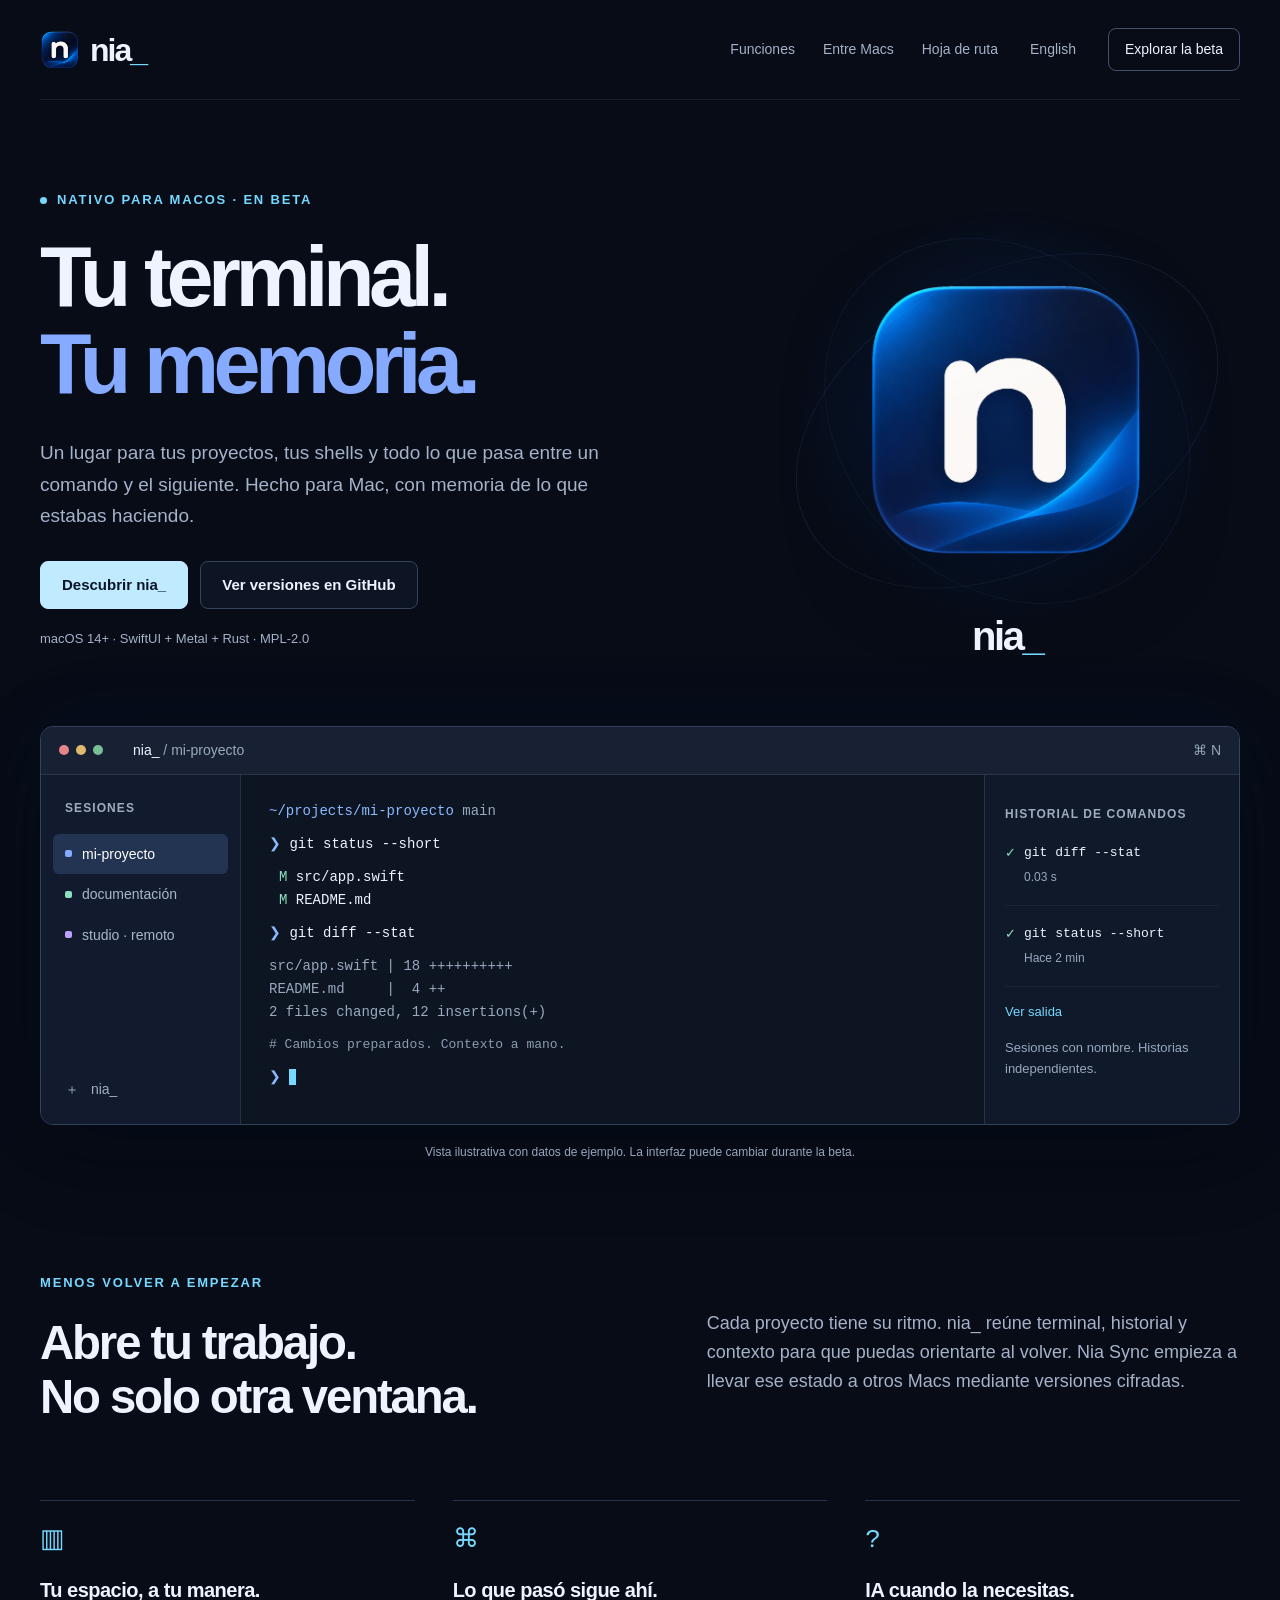
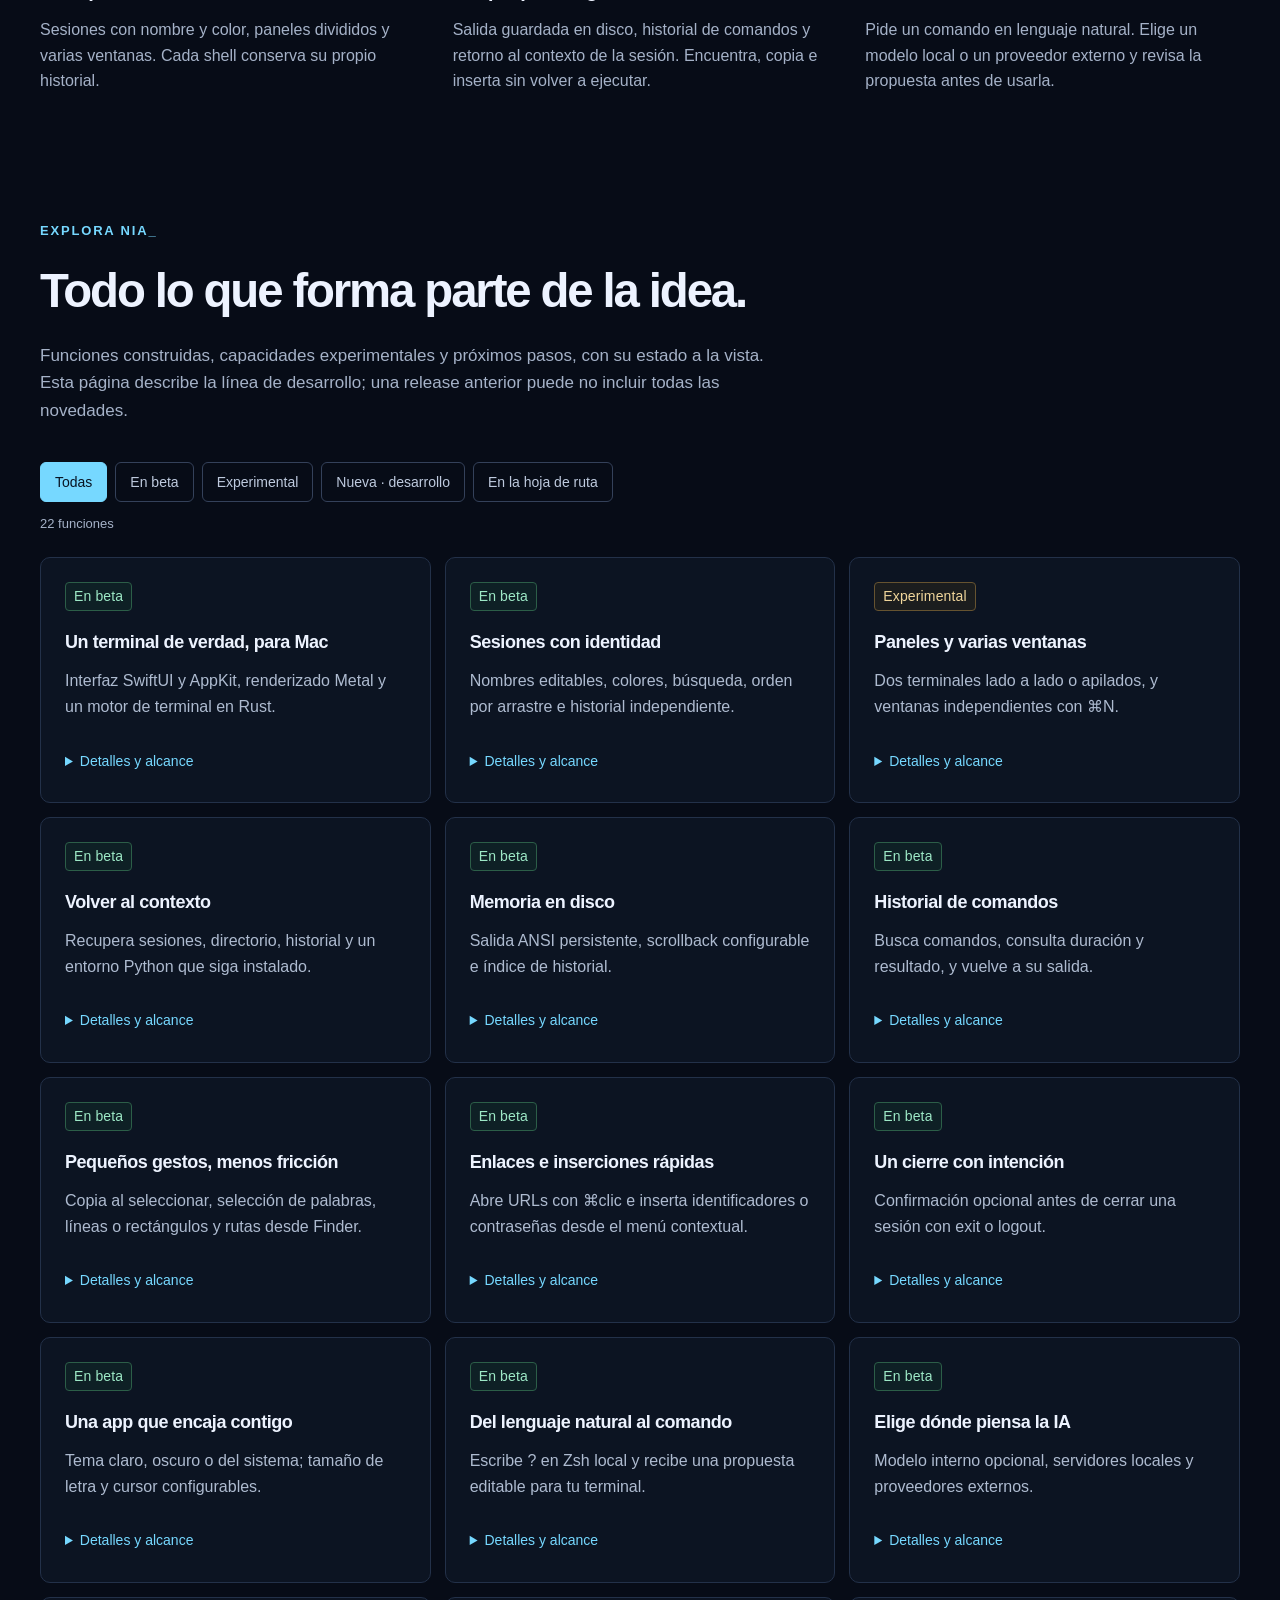
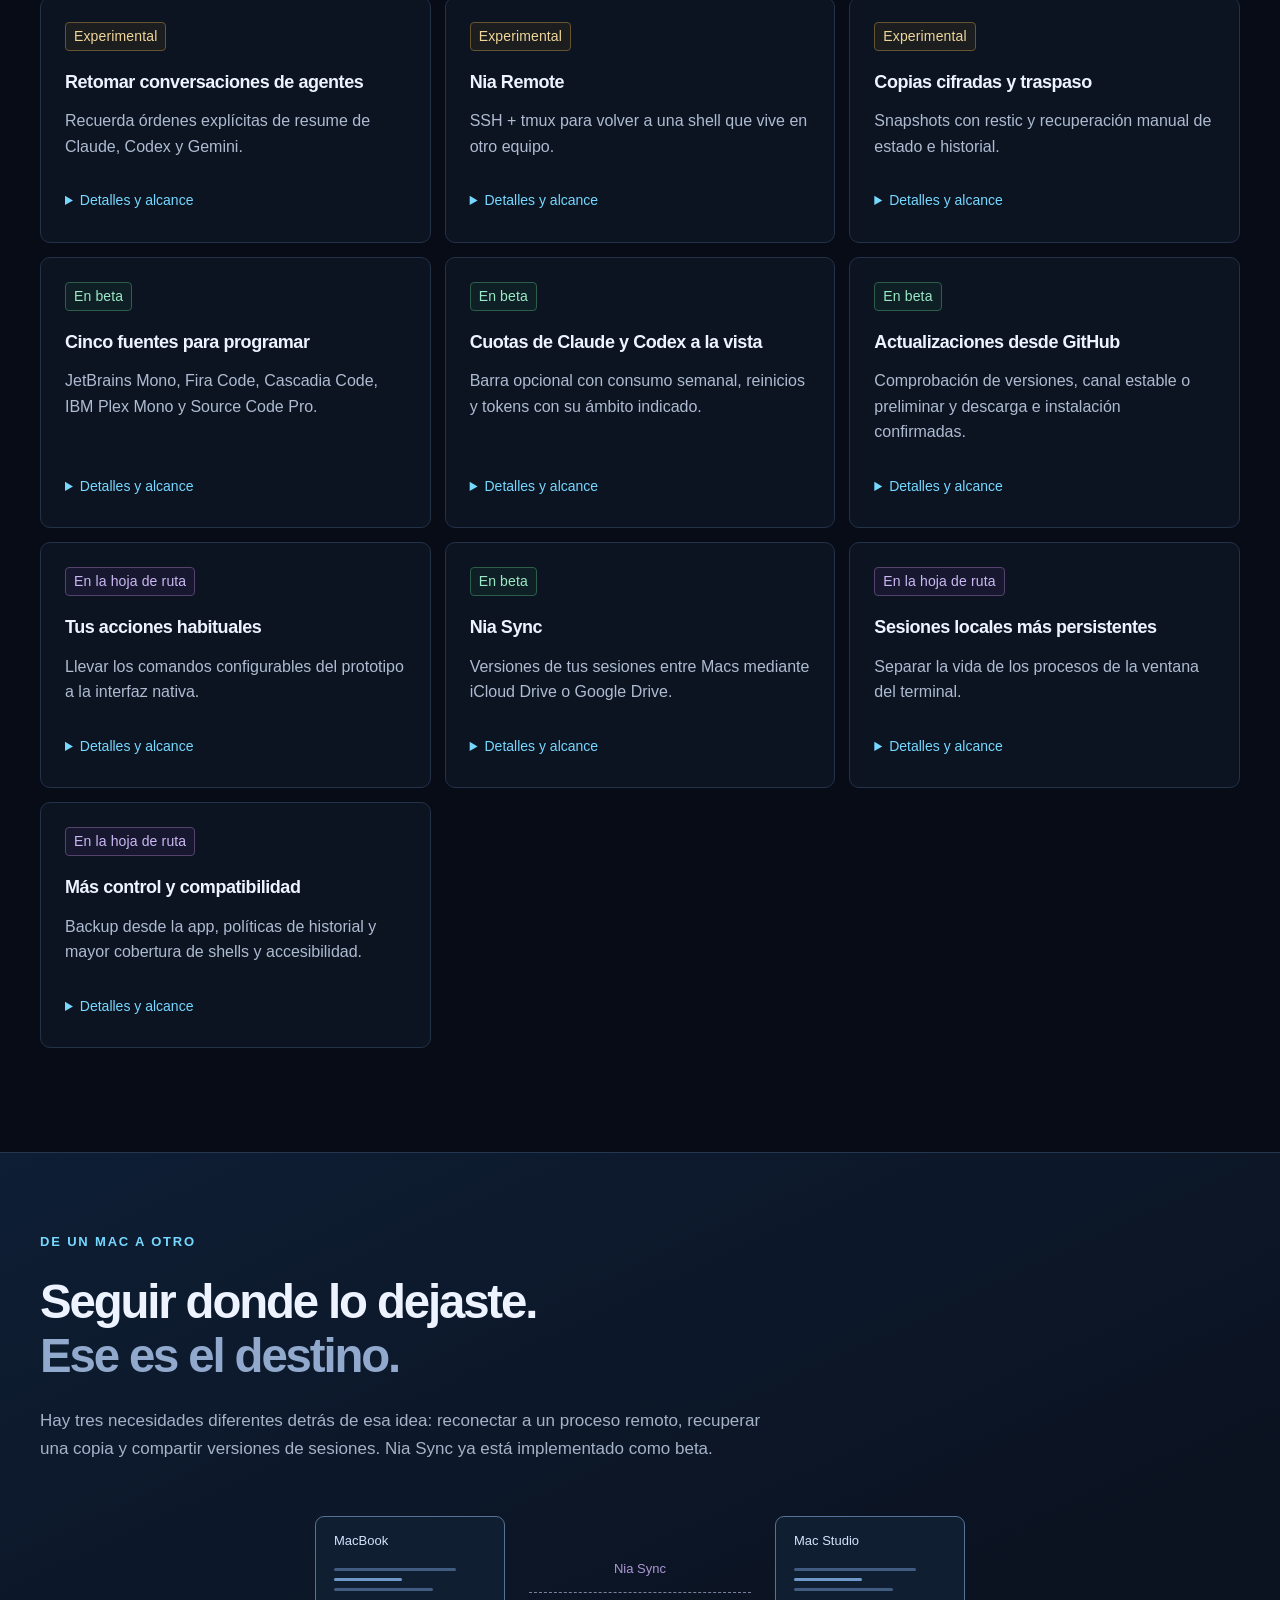
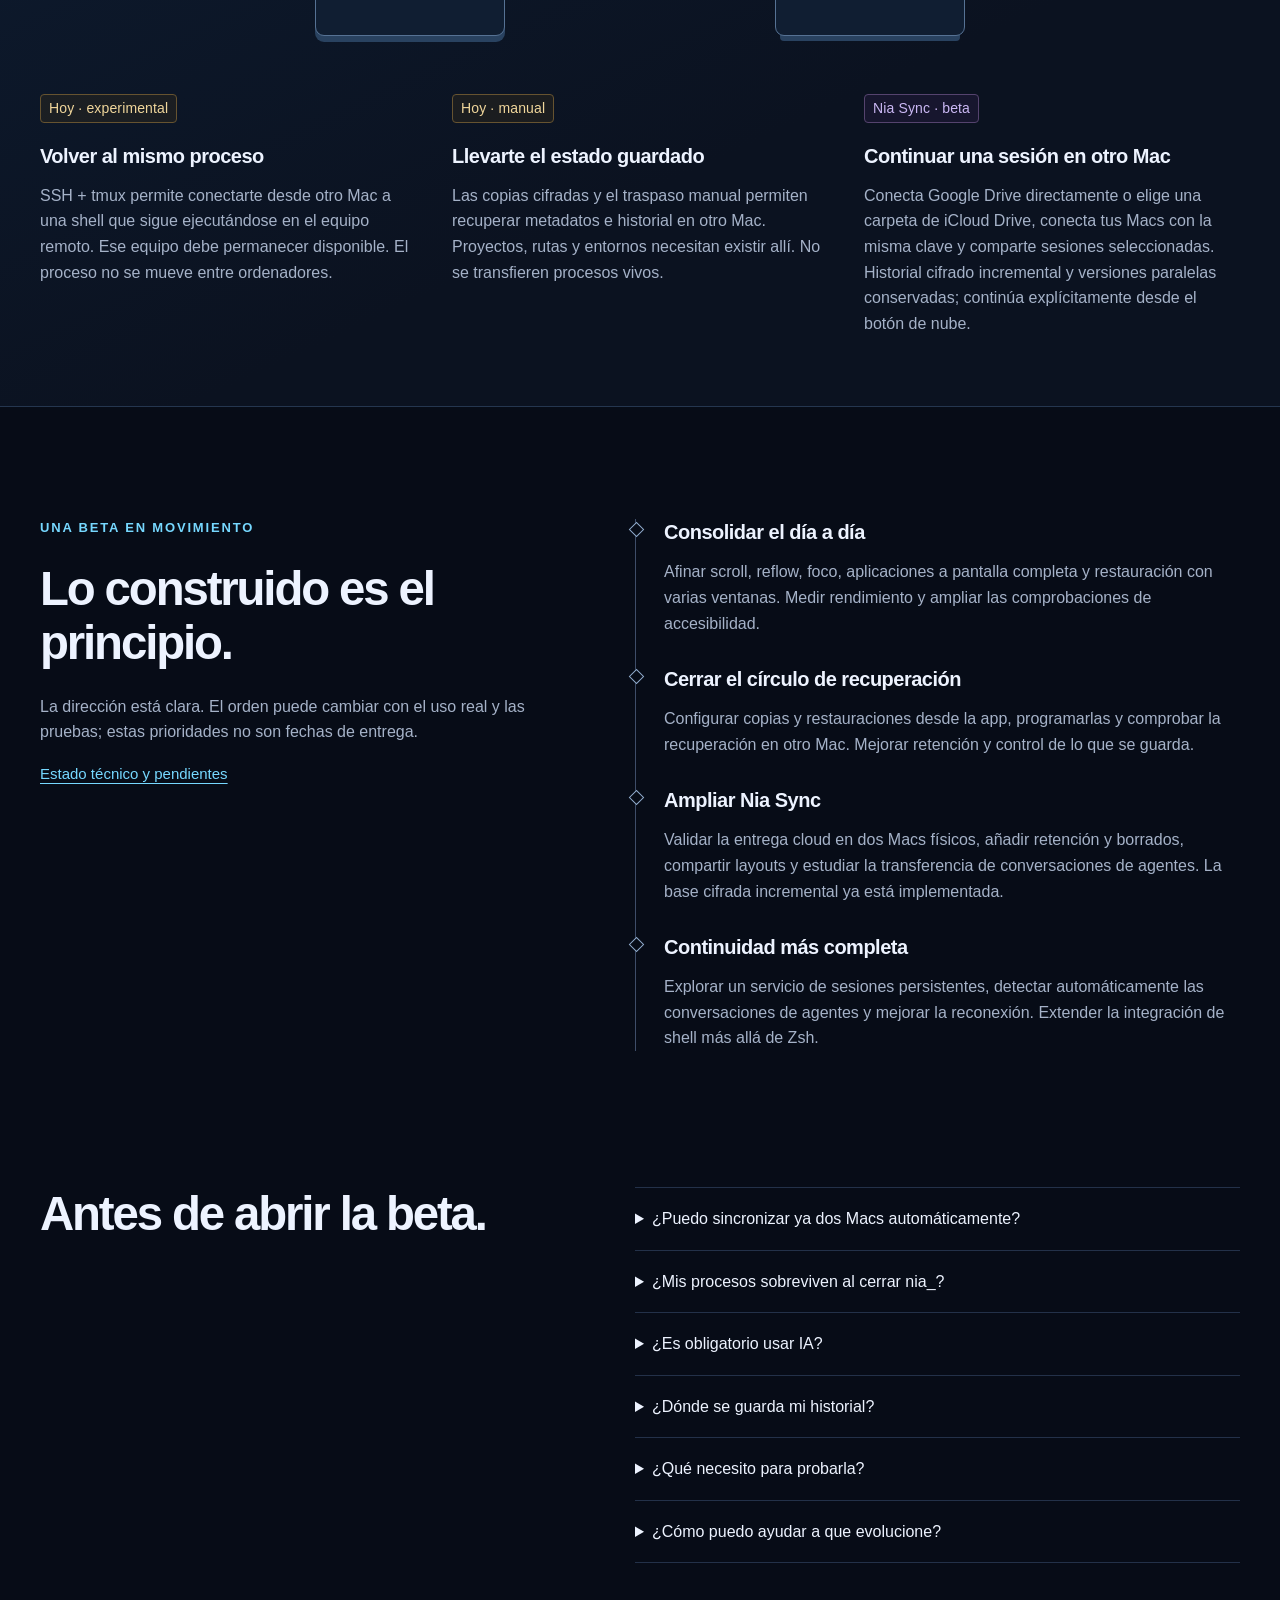
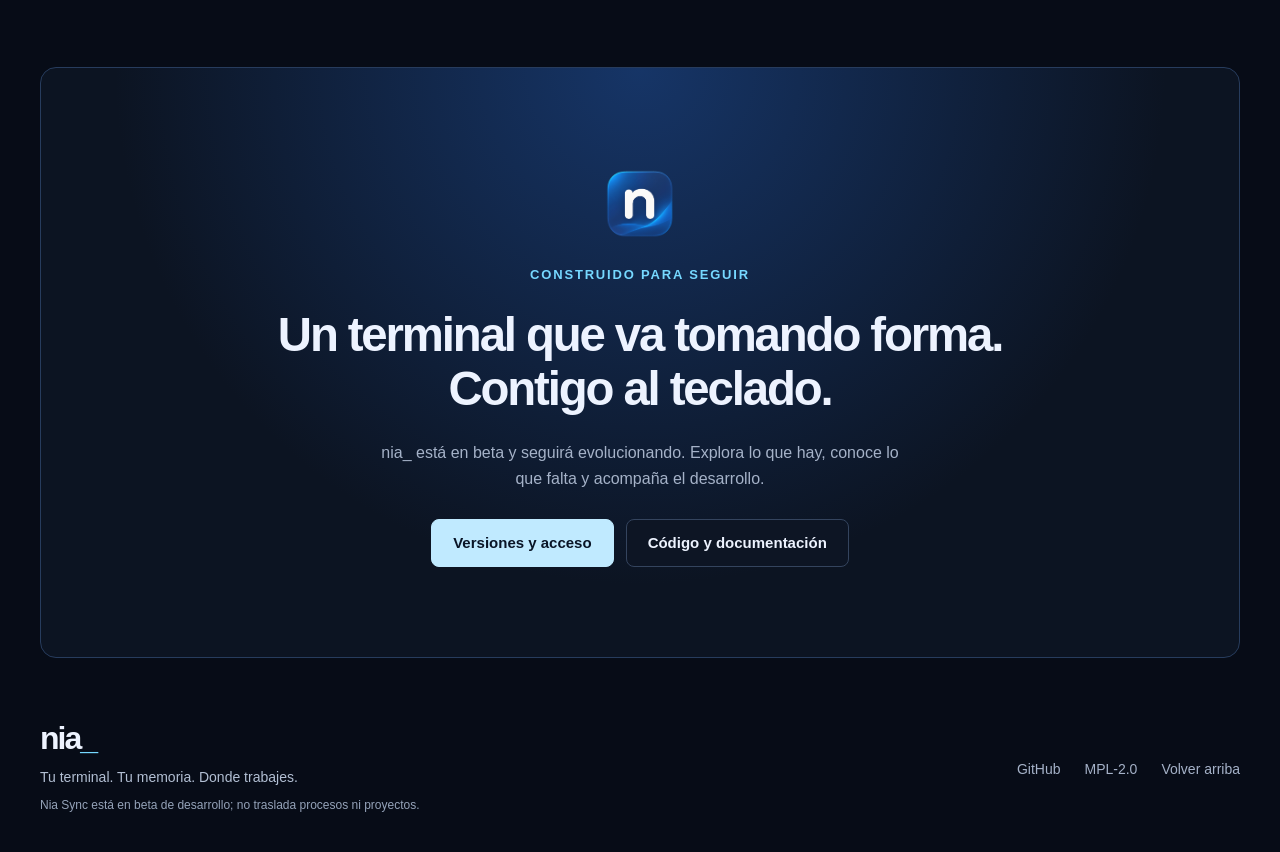
==== commit b87724fb: "Initial release: nia_ v0.8.0 beta" ====
--- a/docs/index.html
+++ b/docs/index.html
@@ -53,7 +53,7 @@
             <figcaption>Vista ilustrativa con datos de ejemplo. La interfaz puede cambiar durante la beta.</figcaption>
         </figure>
 
-        <section class="intro wrap section" aria-labelledby="intro-title"><div><p class="eyebrow">MENOS VOLVER A EMPEZAR</p><h2 id="intro-title">Abre tu trabajo.<br>No solo otra ventana.</h2></div><p class="intro-text">Cada proyecto tiene su ritmo. nia_ reúne terminal, historial y contexto para que puedas orientarte al volver. La continuidad empieza en tu Mac; llevarla de forma automática a otros equipos es el siguiente gran paso.</p></section>
+        <section class="intro wrap section" aria-labelledby="intro-title"><div><p class="eyebrow">MENOS VOLVER A EMPEZAR</p><h2 id="intro-title">Abre tu trabajo.<br>No solo otra ventana.</h2></div><p class="intro-text">Cada proyecto tiene su ritmo. nia_ reúne terminal, historial y contexto para que puedas orientarte al volver. Nia Sync empieza a llevar ese estado a otros Macs mediante versiones cifradas.</p></section>
         <section class="pillars wrap" aria-label="Funciones">
             <article><div class="line-icon" aria-hidden="true">▥</div><h3>Tu espacio, a tu manera.</h3><p>Sesiones con nombre y color, paneles divididos y varias ventanas. Cada shell conserva su propio historial.</p></article>
             <article><div class="line-icon" aria-hidden="true">⌘</div><h3>Lo que pasó sigue ahí.</h3><p>Salida guardada en disco, historial de comandos y retorno al contexto de la sesión. Encuentra, copia e inserta sin volver a ejecutar.</p></article>
@@ -78,25 +78,25 @@
 <article class="feature" id="feature-agents" data-status="experimental"><p class="badge experimental">Experimental</p><h3>Retomar conversaciones de agentes</h3><p>Recuerda órdenes explícitas de resume de Claude, Codex y Gemini.</p><details><summary>Detalles y alcance</summary><p>Necesita el ID en el comando original, la CLI y los datos de conversación en el Mac. Descubrir automáticamente el ID de una conversación iniciada sin resume sigue pendiente.</p></details></article>
 <article class="feature" id="feature-remote" data-status="experimental"><p class="badge experimental">Experimental</p><h3>Nia Remote</h3><p>SSH + tmux para volver a una shell que vive en otro equipo.</p><details><summary>Detalles y alcance</summary><p>Utiliza tu configuración SSH y verifica la identidad del host. La sesión tmux se conserva en el servidor mientras siga activo. Incluye reconexión manual; no sincroniza el workspace.</p></details></article>
 <article class="feature" id="feature-backup" data-status="experimental"><p class="badge experimental">Experimental</p><h3>Copias cifradas y traspaso</h3><p>Snapshots con restic y recuperación manual de estado e historial.</p><details><summary>Detalles y alcance</summary><p>Herramientas nia-backup y nia-handoff para repositorios locales, SFTP o S3. La configuración y ejecución desde la interfaz nativa, la programación y el flujo de restauración guiado están pendientes.</p></details></article>
-<article class="feature" id="feature-fonts" data-status="development"><p class="badge development">Nueva · desarrollo</p><h3>Cinco fuentes para programar</h3><p>JetBrains Mono, Fira Code, Cascadia Code, IBM Plex Mono y Source Code Pro.</p><details><summary>Detalles y alcance</summary><p>Descargas opcionales con licencia, verificadas y registradas solo para nia_. Selección sin reiniciar. El renderer por celdas no activa ligaduras entre caracteres. Implementado en la compilación de desarrollo.</p></details></article>
-<article class="feature" id="feature-usage" data-status="development"><p class="badge development">Nueva · desarrollo</p><h3>Cuotas de Claude y Codex a la vista</h3><p>Barra opcional con consumo semanal, reinicios y tokens con su ámbito indicado.</p><details><summary>Detalles y alcance</summary><p>Codex consulta su CLI local. Claude necesita conectar el adaptador de su línea de estado y emitir una respuesta. Los datos dependen del plan; una cuota ausente no se muestra como cero. Implementado en desarrollo.</p></details></article>
-<article class="feature" id="feature-updates" data-status="development"><p class="badge development">Nueva · desarrollo</p><h3>Actualizaciones desde GitHub</h3><p>Comprobación de versiones, canal estable o preliminar y descarga e instalación confirmadas.</p><details><summary>Detalles y alcance</summary><p>Comprueba integridad y compatibilidad antes de sustituir la app. Usa la sesión de gh si el repositorio necesita acceso privado. Las novedades de desarrollo todavía pueden no estar publicadas como release.</p></details></article>
+<article class="feature" id="feature-fonts" data-status="beta"><p class="badge beta">En beta</p><h3>Cinco fuentes para programar</h3><p>JetBrains Mono, Fira Code, Cascadia Code, IBM Plex Mono y Source Code Pro.</p><details><summary>Detalles y alcance</summary><p>Descargas opcionales con licencia, verificadas y registradas solo para nia_. Selección sin reiniciar. El renderer por celdas no activa ligaduras entre caracteres. Implementado en la beta.</p></details></article>
+<article class="feature" id="feature-usage" data-status="beta"><p class="badge beta">En beta</p><h3>Cuotas de Claude y Codex a la vista</h3><p>Barra opcional con consumo semanal, reinicios y tokens con su ámbito indicado.</p><details><summary>Detalles y alcance</summary><p>Codex consulta su CLI local. Claude necesita conectar el adaptador de su línea de estado y emitir una respuesta. Los datos dependen del plan; una cuota ausente no se muestra como cero. Implementado en desarrollo.</p></details></article>
+<article class="feature" id="feature-updates" data-status="beta"><p class="badge beta">En beta</p><h3>Actualizaciones desde GitHub</h3><p>Comprobación de versiones, canal estable o preliminar y descarga e instalación confirmadas.</p><details><summary>Detalles y alcance</summary><p>Comprueba integridad y compatibilidad antes de sustituir la app. Usa la sesión de gh si el repositorio necesita acceso privado. La distribución sigue en beta, sin notarización Apple.</p></details></article>
 <article class="feature" id="feature-actions" data-status="planned"><p class="badge planned">En la hoja de ruta</p><h3>Tus acciones habituales</h3><p>Llevar los comandos configurables del prototipo a la interfaz nativa.</p><details><summary>Detalles y alcance</summary><p>Existe un formato actions.toml y código histórico. Falta conectarlo a SwiftUI con selección de sesión y confirmación. No está disponible actualmente como una función de la app nativa.</p></details></article>
-<article class="feature" id="feature-sync" data-status="planned"><p class="badge planned">En la hoja de ruta</p><h3>Nia Sync</h3><p>Un mismo espacio de trabajo entre tus Macs, sin traslados manuales.</p><details><summary>Detalles y alcance</summary><p>Pendiente: identidad de dispositivo, emparejamiento, sincronización incremental cifrada, conflictos, borrados y recuperación de claves. No basta con copiar bases de datos SQLite abiertas.</p></details></article>
+<article class="feature" id="feature-sync" data-status="beta"><p class="badge beta">En beta</p><h3>Nia Sync</h3><p>Versiones de tus sesiones entre Macs mediante iCloud Drive o Google Drive.</p><details><summary>Detalles y alcance</summary><p>Beta: Google Drive directo con autorización en el navegador o carpeta iCloud, claves en Keychain, selección explícita, bloques cifrados incrementales, versiones concurrentes y botón para continuar. No sobrescribe sesiones abiertas. Procesos, proyectos, conversaciones internas de agentes, layouts y borrados quedan fuera. Pendiente prueba física en dos Macs.</p></details></article>
 <article class="feature" id="feature-persistent" data-status="planned"><p class="badge planned">En la hoja de ruta</p><h3>Sesiones locales más persistentes</h3><p>Separar la vida de los procesos de la ventana del terminal.</p><details><summary>Detalles y alcance</summary><p>Requiere un servicio residente de PTY y un protocolo de reconexión. No está implementado. No promete migrar la memoria de un proceso ni recuperarlo después de reiniciar el equipo.</p></details></article>
 <article class="feature" id="feature-polish" data-status="planned"><p class="badge planned">En la hoja de ruta</p><h3>Más control y compatibilidad</h3><p>Backup desde la app, políticas de historial y mayor cobertura de shells y accesibilidad.</p><details><summary>Detalles y alcance</summary><p>También quedan la detección automática de agentes, pruebas de recuperación entre Macs, coordinación entre procesos, notarización y validación más amplia del terminal. Sin fechas comprometidas.</p></details></article></div>
         </section>
 
         <section class="continuity section" id="continuity" aria-labelledby="continuity-title"><div class="wrap">
-            <p class="eyebrow">DE UN MAC A OTRO</p><h2 id="continuity-title">Seguir donde lo dejaste.<br><span>Ese es el destino.</span></h2><p class="section-lead">Hay tres necesidades diferentes detrás de esa idea. Hoy existen las bases para reconectar y trasladar; la sincronización automática del espacio de trabajo todavía está pendiente.</p>
+            <p class="eyebrow">DE UN MAC A OTRO</p><h2 id="continuity-title">Seguir donde lo dejaste.<br><span>Ese es el destino.</span></h2><p class="section-lead">Hay tres necesidades diferentes detrás de esa idea: reconectar a un proceso remoto, recuperar una copia y compartir versiones de sesiones. Nia Sync ya está implementado como beta.</p>
             <div class="connection" aria-hidden="true"><div class="computer"><span>MacBook</span><div class="screen-lines"><i></i><i></i><i></i></div></div><div class="connection-line"><span>Nia Sync</span><i></i></div><div class="computer desktop"><span>Mac Studio</span><div class="screen-lines"><i></i><i></i><i></i></div></div></div>
-            <div class="continuity-grid"><article><p class="badge experimental">Hoy · experimental</p><h3>Volver al mismo proceso</h3><p>SSH + tmux permite conectarte desde otro Mac a una shell que sigue ejecutándose en el equipo remoto. Ese equipo debe permanecer disponible. El proceso no se mueve entre ordenadores.</p></article><article><p class="badge experimental">Hoy · manual</p><h3>Llevarte el estado guardado</h3><p>Las copias cifradas y el traspaso manual permiten recuperar metadatos e historial en otro Mac. Proyectos, rutas y entornos necesitan existir allí. No se transfieren procesos vivos.</p></article><article><p class="badge planned">Nia Sync · pendiente</p><h3>Tener el mismo espacio en ambos</h3><p>Emparejar Macs, sincronizar cambios cifrados, resolver conflictos y elegir dónde continuar. Es parte de la visión de nia_, pero aún no hay sincronización automática bidireccional.</p></article></div>
+            <div class="continuity-grid"><article><p class="badge experimental">Hoy · experimental</p><h3>Volver al mismo proceso</h3><p>SSH + tmux permite conectarte desde otro Mac a una shell que sigue ejecutándose en el equipo remoto. Ese equipo debe permanecer disponible. El proceso no se mueve entre ordenadores.</p></article><article><p class="badge experimental">Hoy · manual</p><h3>Llevarte el estado guardado</h3><p>Las copias cifradas y el traspaso manual permiten recuperar metadatos e historial en otro Mac. Proyectos, rutas y entornos necesitan existir allí. No se transfieren procesos vivos.</p></article><article><p class="badge planned">Nia Sync · beta</p><h3>Continuar una sesión en otro Mac</h3><p>Conecta Google Drive directamente o elige una carpeta de iCloud Drive, conecta tus Macs con la misma clave y comparte sesiones seleccionadas. Historial cifrado incremental y versiones paralelas conservadas; continúa explícitamente desde el botón de nube.</p></article></div>
         </div></section>
 
-        <section class="roadmap wrap section" id="roadmap" aria-labelledby="roadmap-title"><div class="roadmap-intro"><p class="eyebrow">UNA BETA EN MOVIMIENTO</p><h2 id="roadmap-title">Lo construido es el principio.</h2><p>La dirección está clara. El orden puede cambiar con el uso real y las pruebas; estas prioridades no son fechas de entrega.</p><a class="text-link" href="https://github.com/vicktor/nia_/blob/docs/website-and-roadmap/STATUS.md">Estado técnico y pendientes</a></div><div class="roadmap-list"><article><h3>Consolidar el día a día</h3><p>Afinar scroll, reflow, foco, aplicaciones a pantalla completa y restauración con varias ventanas. Medir rendimiento y ampliar las comprobaciones de accesibilidad.</p></article><article><h3>Cerrar el círculo de recuperación</h3><p>Configurar copias y restauraciones desde la app, programarlas y comprobar la recuperación en otro Mac. Mejorar retención y control de lo que se guarda.</p></article><article><h3>Construir Nia Sync</h3><p>Identidad de dispositivos, emparejamiento, claves recuperables, registro de cambios, transferencia incremental y reglas de conflictos y borrados.</p></article><article><h3>Continuidad más completa</h3><p>Explorar un servicio de sesiones persistentes, detectar automáticamente las conversaciones de agentes y mejorar la reconexión. Extender la integración de shell más allá de Zsh.</p></article></div></section>
-        <section class="faq wrap section" aria-labelledby="faq-title"><h2 id="faq-title">Antes de abrir la beta.</h2><div><details><summary>¿Puedo sincronizar ya dos Macs automáticamente?</summary><p>Todavía no. Puedes reconectar a una sesión remota mediante SSH + tmux o trasladar una copia cifrada manualmente. Nia Sync sigue pendiente.</p></details><details><summary>¿Mis procesos sobreviven al cerrar nia_?</summary><p>Las shells locales se recrean al abrir la app: se recupera el estado guardado, no la memoria del proceso. Una sesión remota tmux puede seguir viva en su host mientras ese host continúe funcionando.</p></details><details><summary>¿Es obligatorio usar IA?</summary><p>No. La asistencia es opcional. Puedes elegir ejecución local o un proveedor externo; este último recibe las consultas que le envíes. La propuesta de un modelo puede ser incorrecta y debe revisarse.</p></details><details><summary>¿Dónde se guarda mi historial?</summary><p>En tu Mac. Las copias con restic se cifran antes de almacenarse en el repositorio de backup configurado. El historial local puede contener datos sensibles y no tiene todavía una política completa de retención y redacción.</p></details><details><summary>¿Qué necesito para probarla?</summary><p>macOS 14 o posterior. Consulta las releases disponibles y sus requisitos. El acceso al repositorio y las descargas puede estar limitado durante esta fase; la línea de desarrollo puede ir por delante de la última release. La distribución aún no está notarizada por Apple.</p></details><details><summary>¿Cómo puedo ayudar a que evolucione?</summary><p>Comparte errores reproducibles, propuestas y experiencias de uso en GitHub cuando tengas acceso al repositorio. El código usa MPL-2.0; las dependencias y modelos tienen sus propias licencias.</p></details></div></section>
+        <section class="roadmap wrap section" id="roadmap" aria-labelledby="roadmap-title"><div class="roadmap-intro"><p class="eyebrow">UNA BETA EN MOVIMIENTO</p><h2 id="roadmap-title">Lo construido es el principio.</h2><p>La dirección está clara. El orden puede cambiar con el uso real y las pruebas; estas prioridades no son fechas de entrega.</p><a class="text-link" href="https://github.com/vicktor/nia_/blob/main/STATUS.md">Estado técnico y pendientes</a></div><div class="roadmap-list"><article><h3>Consolidar el día a día</h3><p>Afinar scroll, reflow, foco, aplicaciones a pantalla completa y restauración con varias ventanas. Medir rendimiento y ampliar las comprobaciones de accesibilidad.</p></article><article><h3>Cerrar el círculo de recuperación</h3><p>Configurar copias y restauraciones desde la app, programarlas y comprobar la recuperación en otro Mac. Mejorar retención y control de lo que se guarda.</p></article><article><h3>Ampliar Nia Sync</h3><p>Validar la entrega cloud en dos Macs físicos, añadir retención y borrados, compartir layouts y estudiar la transferencia de conversaciones de agentes. La base cifrada incremental ya está implementada.</p></article><article><h3>Continuidad más completa</h3><p>Explorar un servicio de sesiones persistentes, detectar automáticamente las conversaciones de agentes y mejorar la reconexión. Extender la integración de shell más allá de Zsh.</p></article></div></section>
+        <section class="faq wrap section" aria-labelledby="faq-title"><h2 id="faq-title">Antes de abrir la beta.</h2><div><details><summary>¿Puedo sincronizar ya dos Macs automáticamente?</summary><p>La beta incluye Nia Sync: versiones cifradas mediante Google Drive directo o una carpeta iCloud Drive, con sesiones elegidas por ti y revisión cada minuto mientras nia_ está abierta. Continuar en otro Mac es explícito. No mueve procesos, proyectos, ventanas ni los archivos internos de conversación de agentes; falta validación real con dos Macs.</p></details><details><summary>¿Mis procesos sobreviven al cerrar nia_?</summary><p>Las shells locales se recrean al abrir la app: se recupera el estado guardado, no la memoria del proceso. Una sesión remota tmux puede seguir viva en su host mientras ese host continúe funcionando.</p></details><details><summary>¿Es obligatorio usar IA?</summary><p>No. La asistencia es opcional. Puedes elegir ejecución local o un proveedor externo; este último recibe las consultas que le envíes. La propuesta de un modelo puede ser incorrecta y debe revisarse.</p></details><details><summary>¿Dónde se guarda mi historial?</summary><p>En tu Mac. Si activas Nia Sync, las sesiones seleccionadas se comparten cifradas en tu carpeta cloud. Las copias con restic también se cifran. El historial puede contener información sensible y todavía no hay una política completa de retención y redacción.</p></details><details><summary>¿Qué necesito para probarla?</summary><p>macOS 14 o posterior. Consulta las releases disponibles y sus requisitos. El acceso al repositorio y las descargas puede estar limitado durante esta fase; la línea de desarrollo puede ir por delante de la última release. La distribución aún no está notarizada por Apple.</p></details><details><summary>¿Cómo puedo ayudar a que evolucione?</summary><p>Comparte errores reproducibles, propuestas y experiencias de uso en GitHub cuando tengas acceso al repositorio. El código usa MPL-2.0; las dependencias y modelos tienen sus propias licencias.</p></details></div></section>
         <section class="cta wrap section" id="beta" aria-labelledby="cta-title"><img src="assets/nia-icon.png" width="72" height="72" alt="" loading="lazy"><p class="eyebrow">CONSTRUIDO PARA SEGUIR</p><h2 id="cta-title">Un terminal que va tomando forma.<br>Contigo al teclado.</h2><p>nia_ está en beta y seguirá evolucionando. Explora lo que hay, conoce lo que falta y acompaña el desarrollo.</p><div class="actions"><a class="button primary" href="https://github.com/vicktor/nia_/releases">Versiones y acceso</a><a class="button secondary" href="https://github.com/vicktor/nia_">Código y documentación</a></div></section>
     </main>
-    <footer class="footer wrap"><div><a class="wordmark" href="#top">nia<span>_</span></a><p>Tu terminal. Tu memoria. Donde trabajes.</p><small>La continuidad automática entre equipos es una función prevista.</small></div><div class="footer-links"><a href="https://github.com/vicktor/nia_">GitHub</a><a href="https://github.com/vicktor/nia_/blob/main/LICENSE">MPL-2.0</a><a href="#top">Volver arriba</a></div></footer>
+    <footer class="footer wrap"><div><a class="wordmark" href="#top">nia<span>_</span></a><p>Tu terminal. Tu memoria. Donde trabajes.</p><small>Nia Sync está en beta de desarrollo; no traslada procesos ni proyectos.</small></div><div class="footer-links"><a href="https://github.com/vicktor/nia_">GitHub</a><a href="https://github.com/vicktor/nia_/blob/main/LICENSE">MPL-2.0</a><a href="#top">Volver arriba</a></div></footer>
 </body>
 </html>
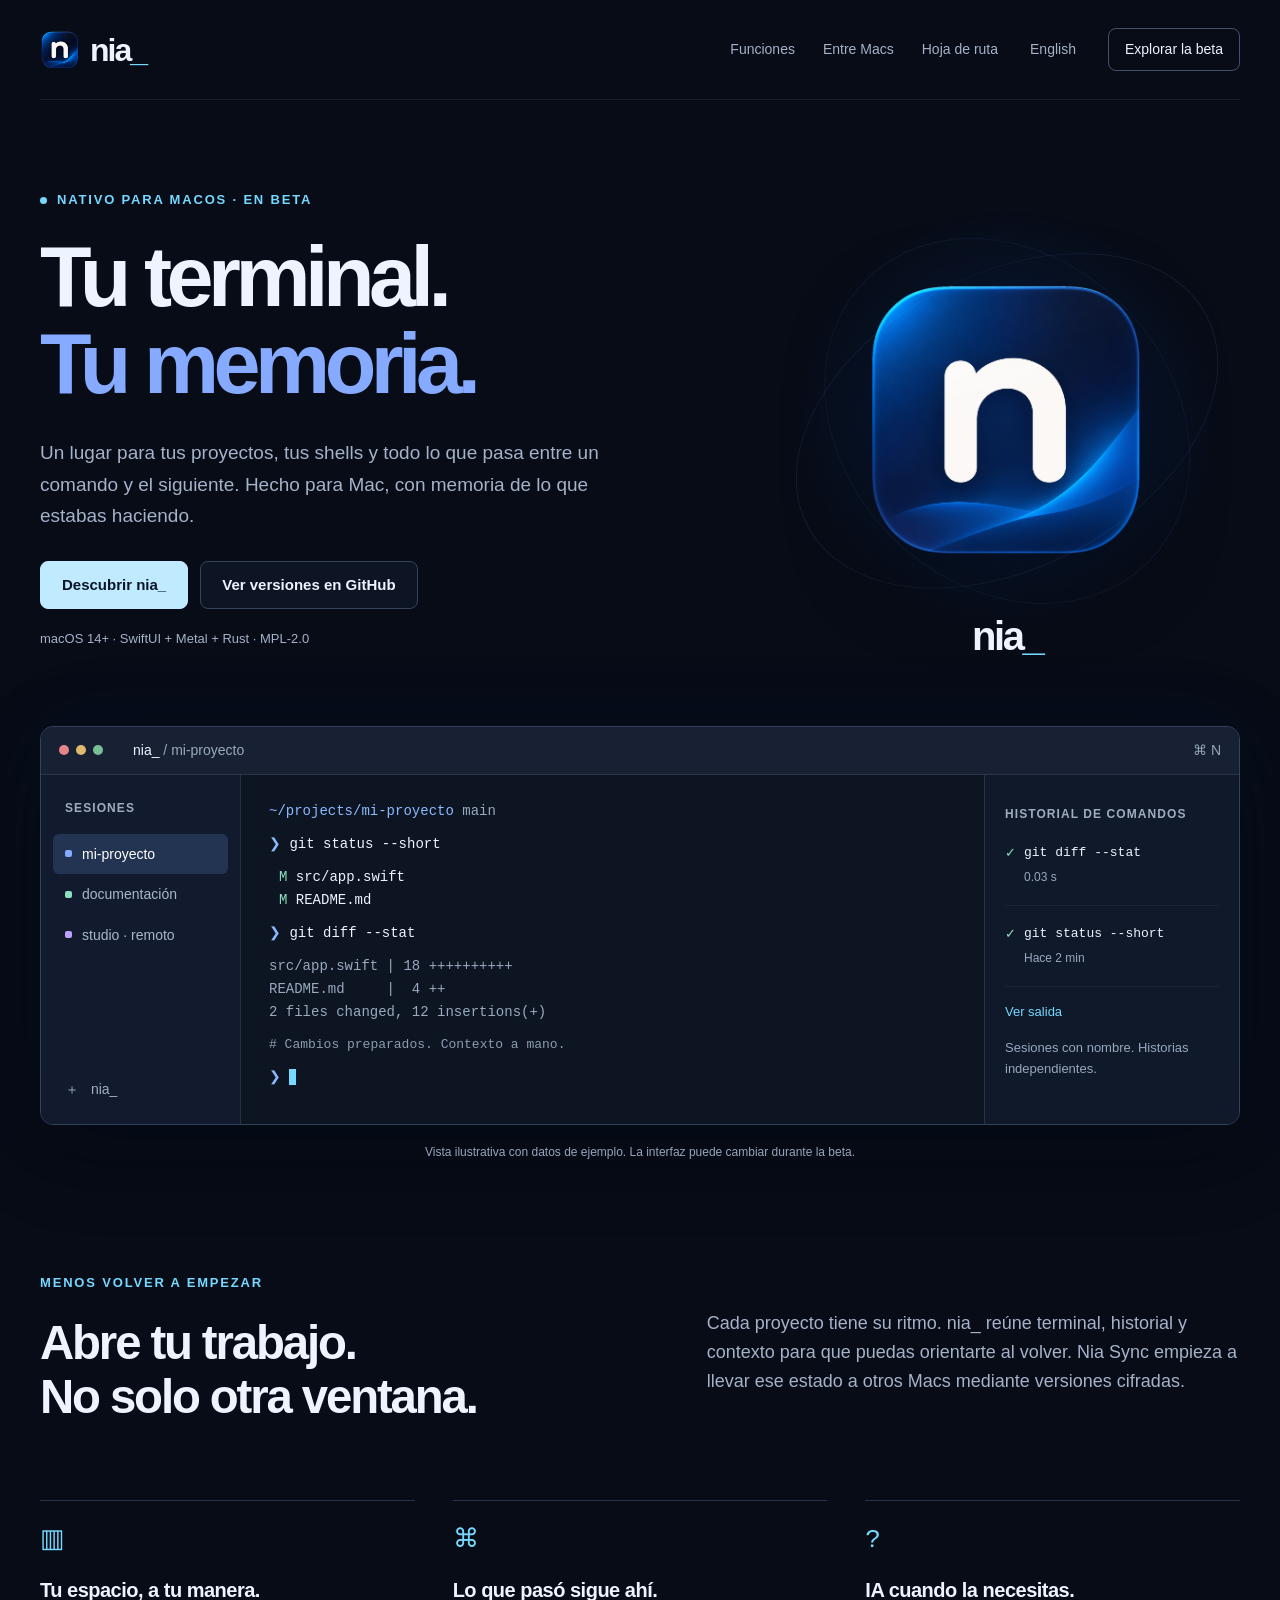
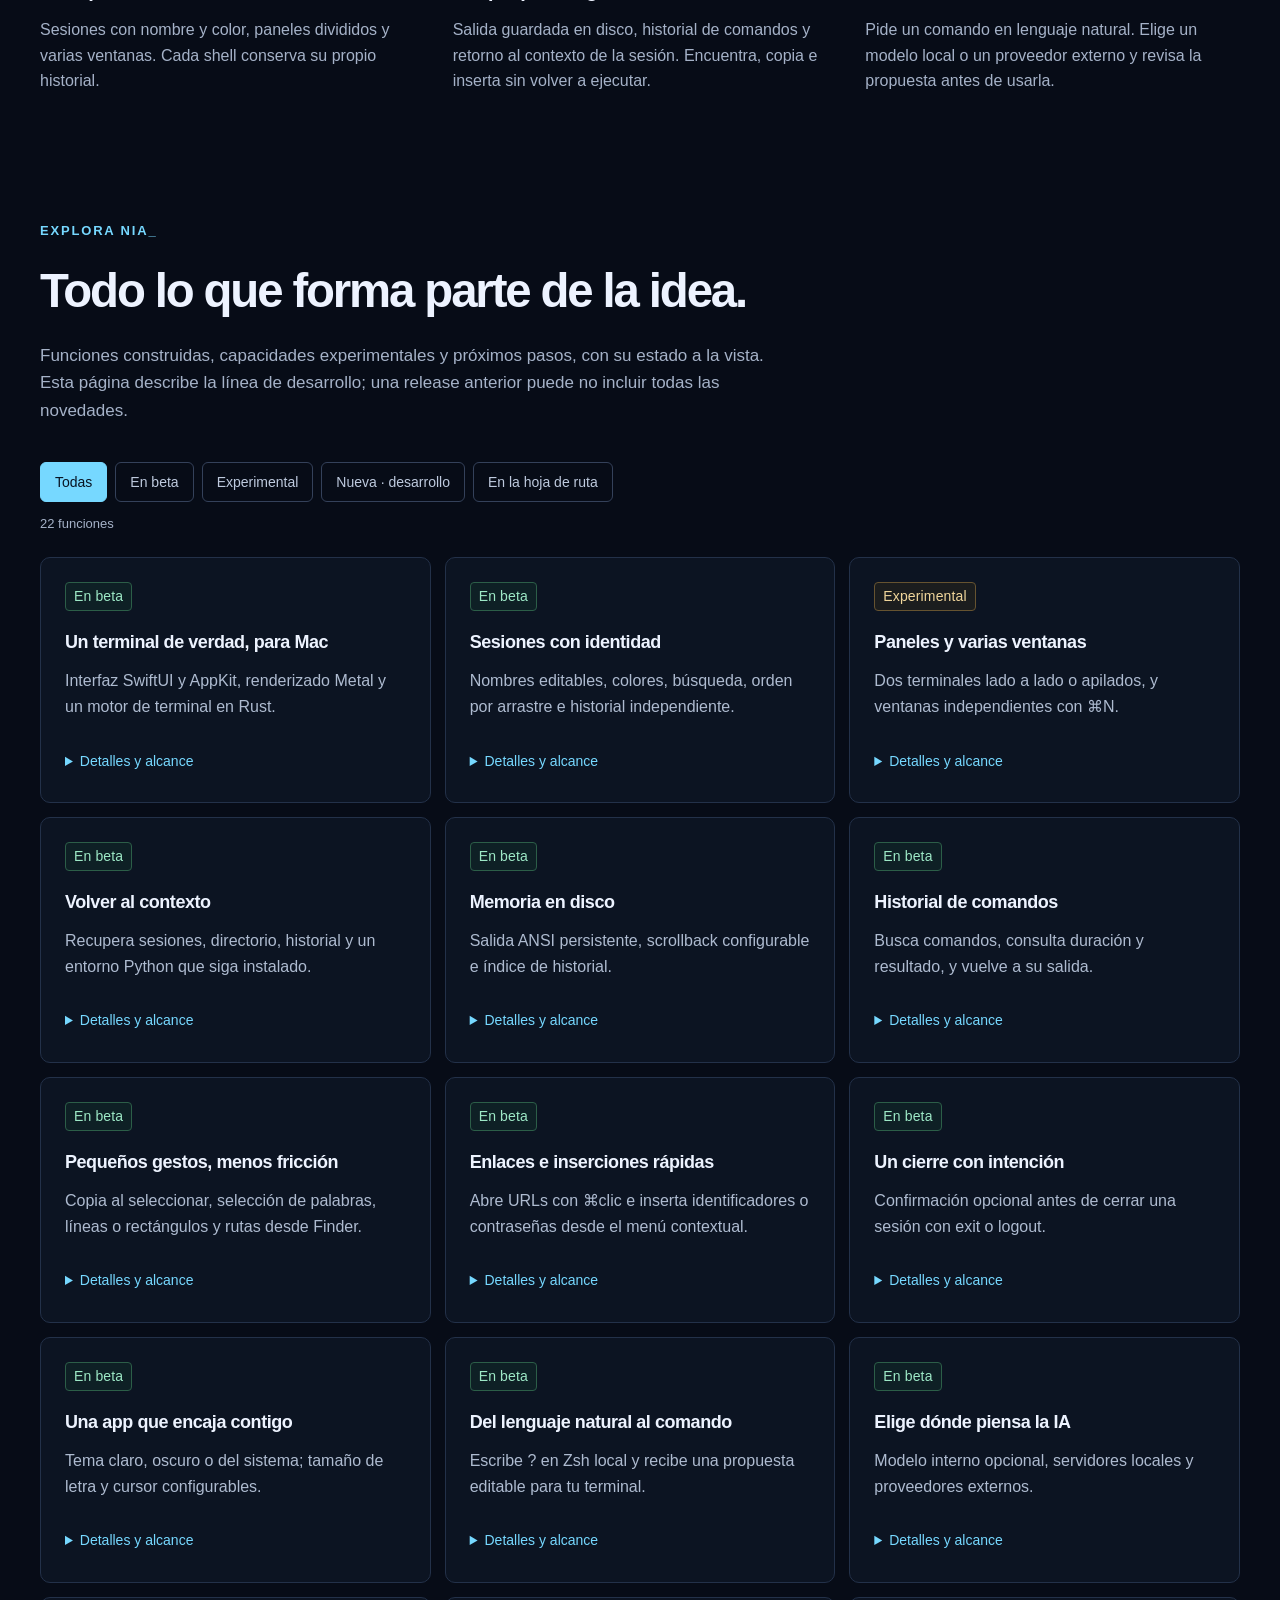
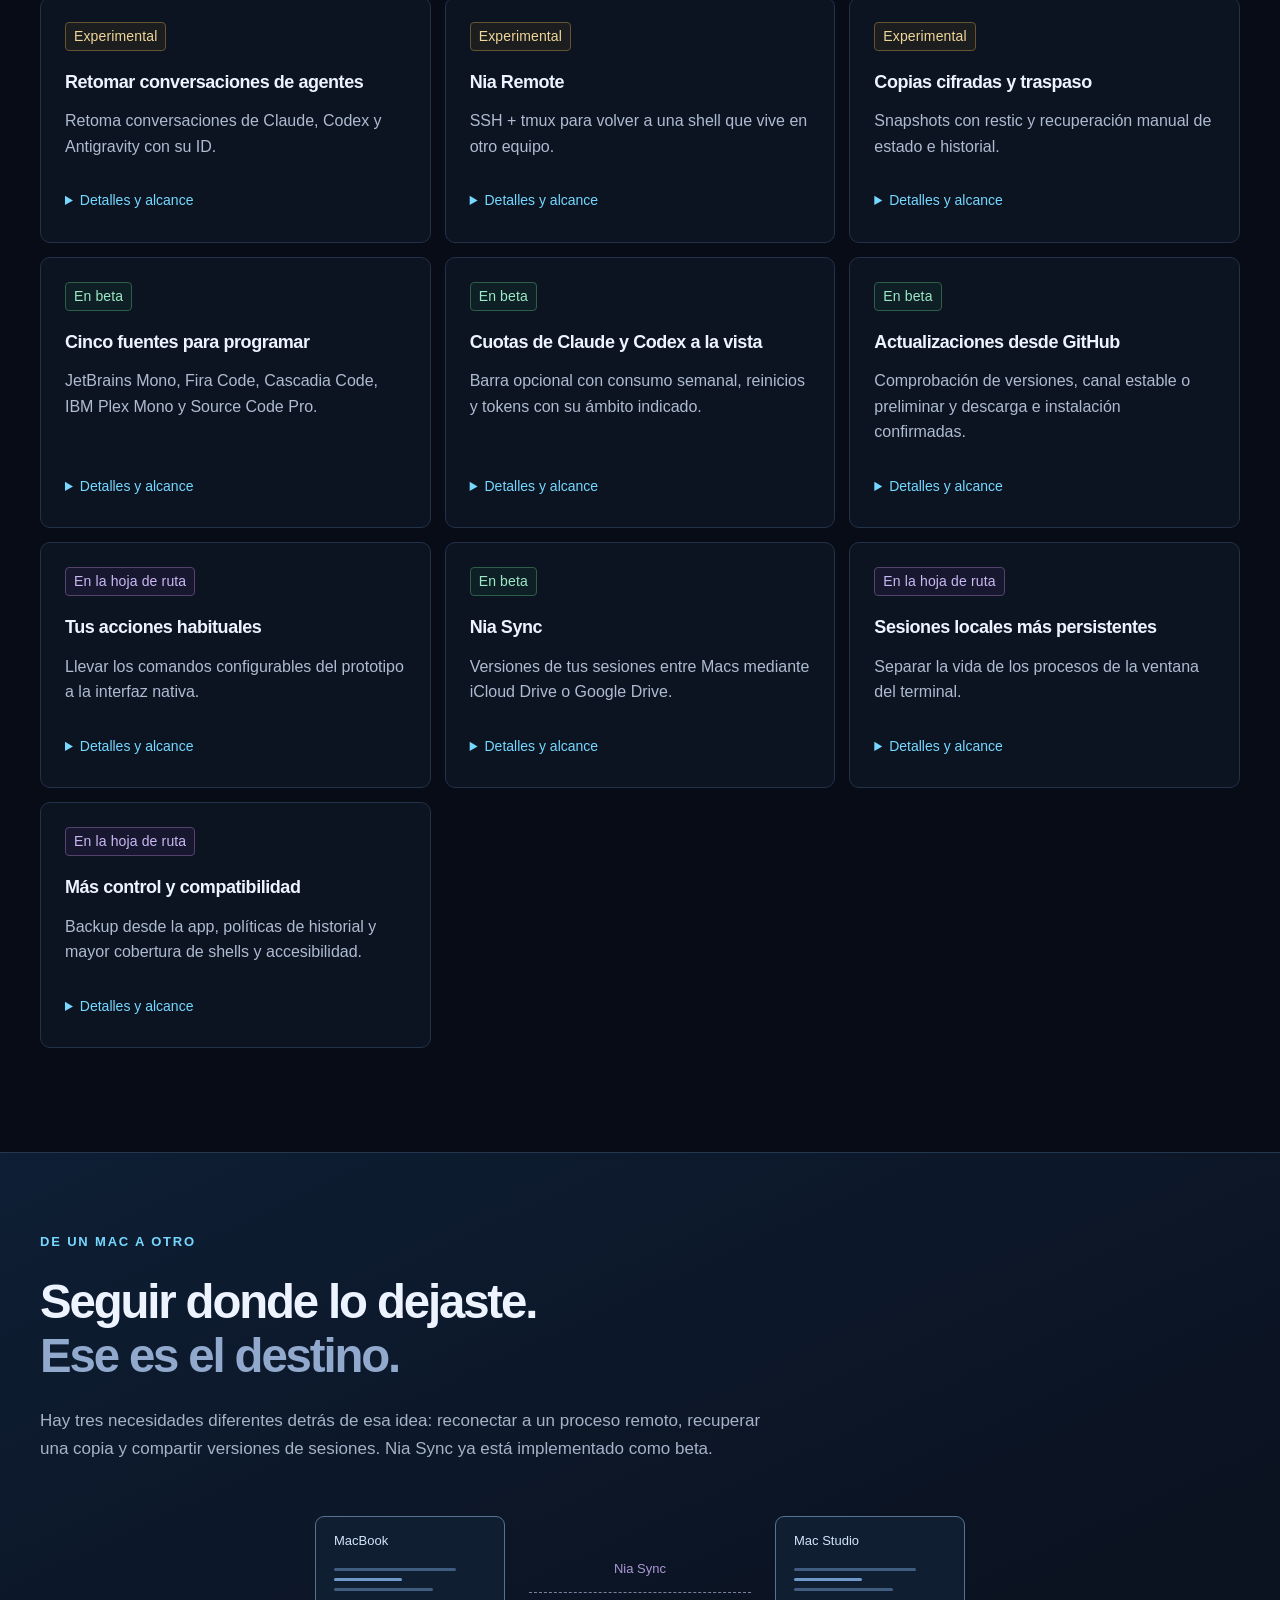
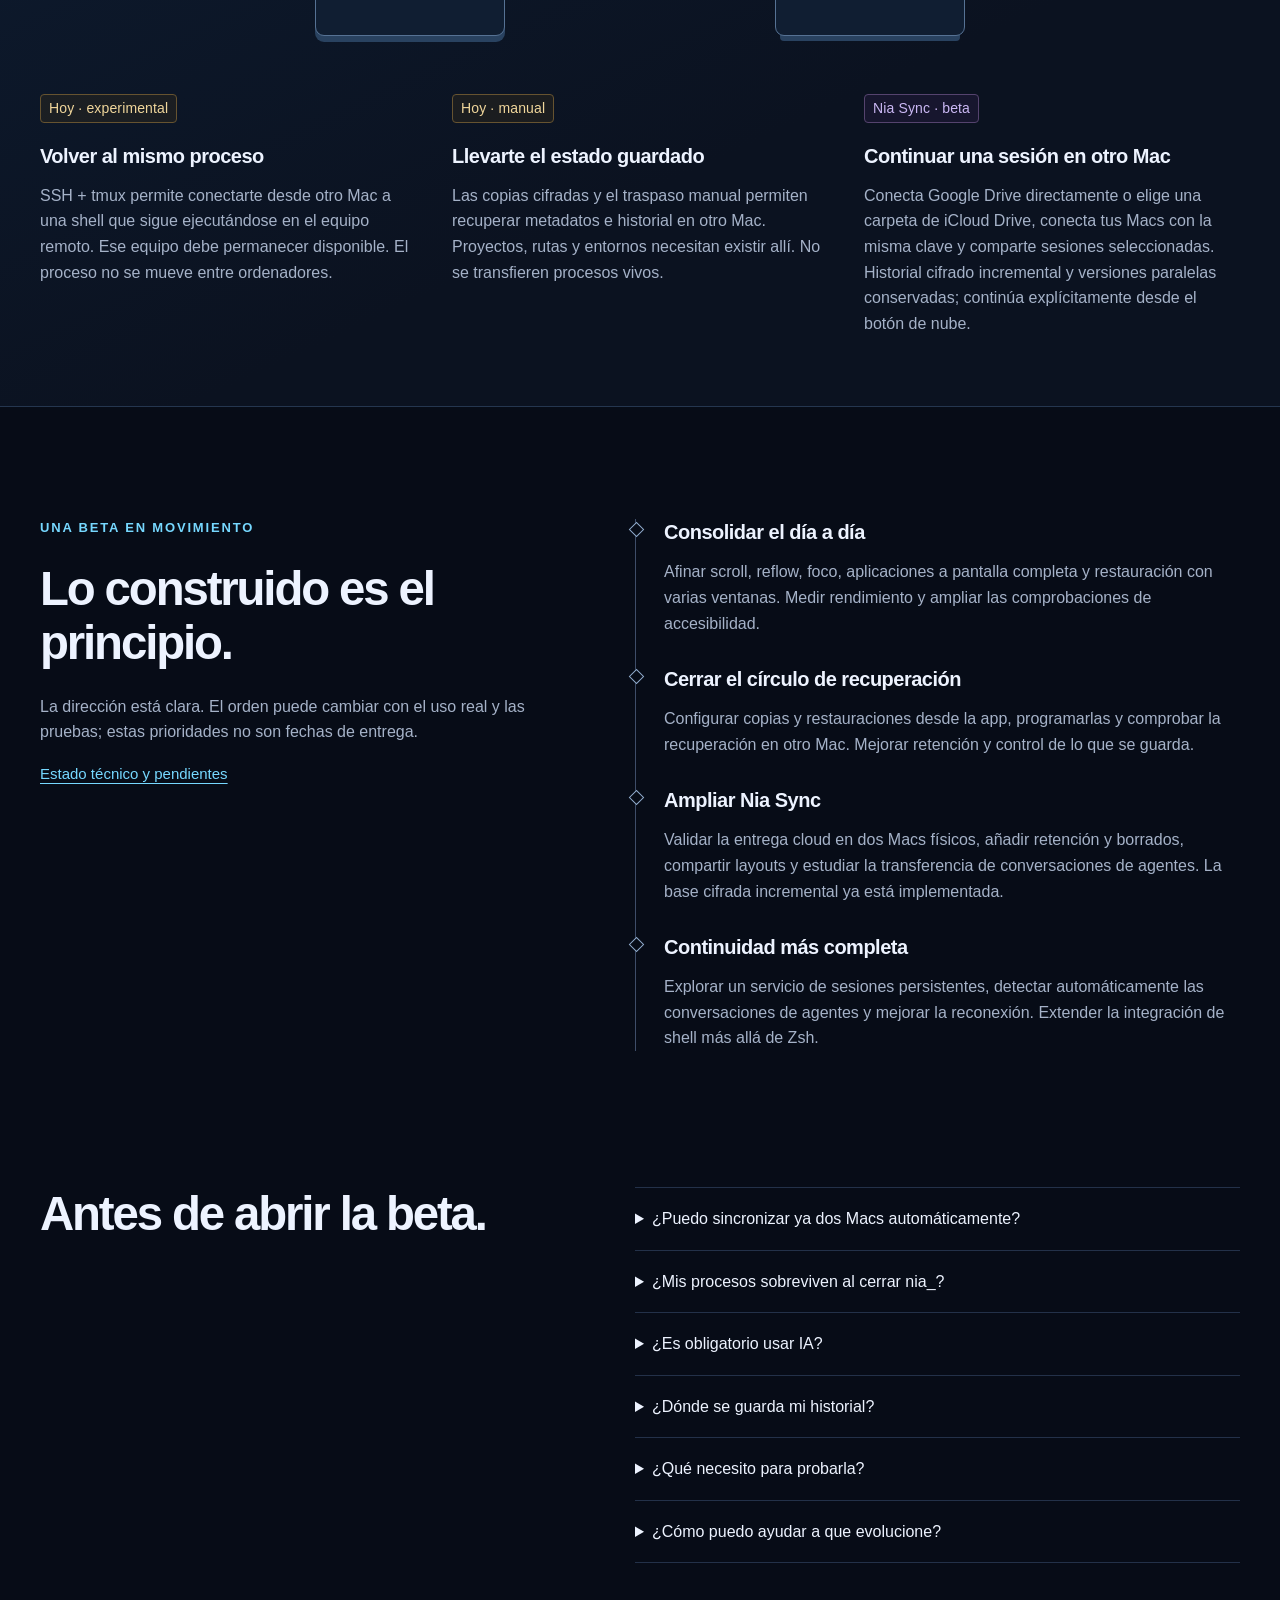
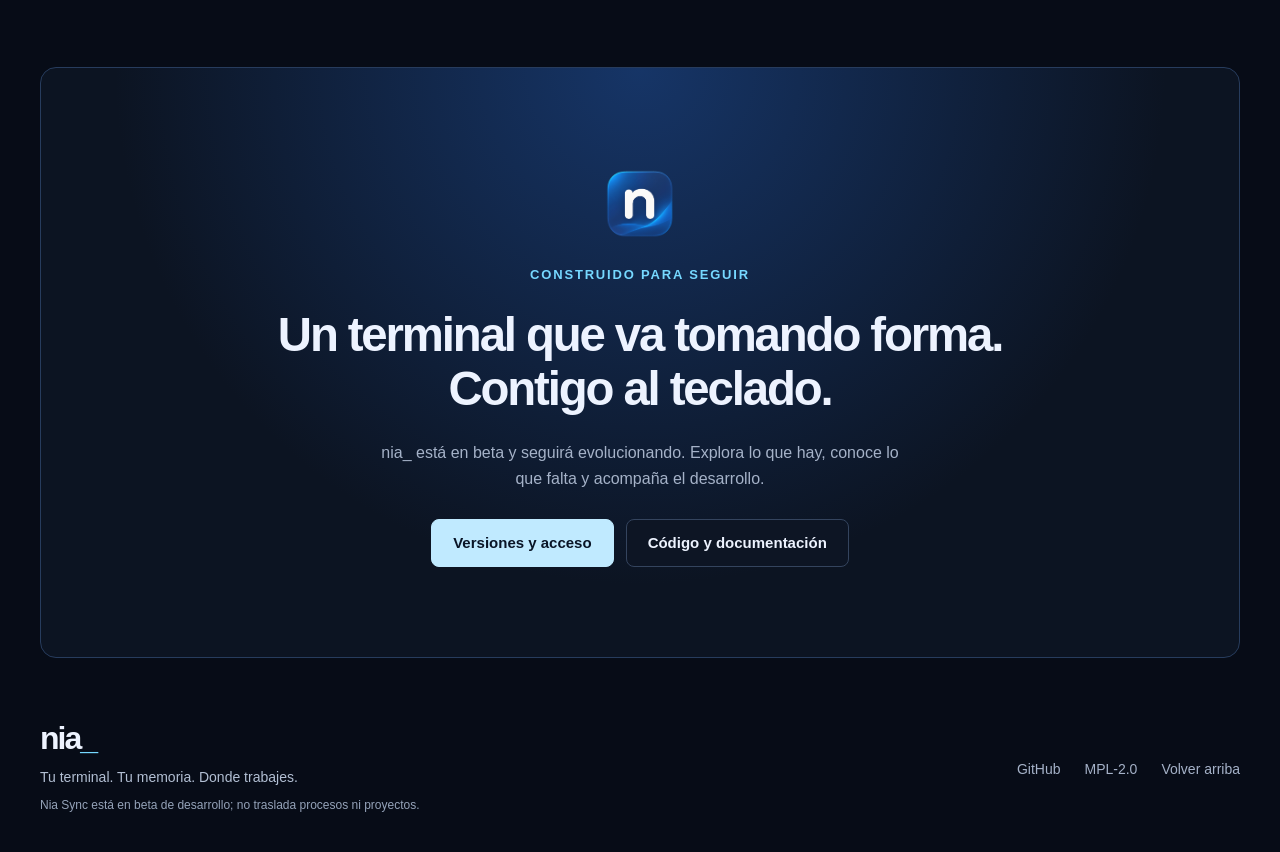
==== commit b316daa0: "feat: restore Antigravity conversations in v0.8.14" ====
--- a/docs/index.html
+++ b/docs/index.html
@@ -75,11 +75,11 @@
 <article class="feature" id="feature-appearance" data-status="beta"><p class="badge beta">En beta</p><h3>Una app que encaja contigo</h3><p>Tema claro, oscuro o del sistema; tamaño de letra y cursor configurables.</p><details><summary>Detalles y alcance</summary><p>Interfaz y preferencias en español e inglés. Opacidad del terminal disponible de forma experimental. Los cambios de apariencia no alteran tus sesiones.</p></details></article>
 <article class="feature" id="feature-ai" data-status="beta"><p class="badge beta">En beta</p><h3>Del lenguaje natural al comando</h3><p>Escribe ? en Zsh local y recibe una propuesta editable para tu terminal.</p><details><summary>Detalles y alcance</summary><p>Puedes insertar tras revisar. La ejecución automática es opcional y está limitada por un validador de patrones; no es un sandbox. La integración de ? no está disponible en Bash, Fish o SSH remoto.</p></details></article>
 <article class="feature" id="feature-models" data-status="beta"><p class="badge beta">En beta</p><h3>Elige dónde piensa la IA</h3><p>Modelo interno opcional, servidores locales y proveedores externos.</p><details><summary>Detalles y alcance</summary><p>GGUF con llama.cpp bajo demanda; endpoints compatibles como Ollama, vLLM o LM Studio; OpenAI, Anthropic, Gemini y OpenRouter. Claves de proveedores en el llavero. El modelo interno requiere una descarga adicional.</p></details></article>
-<article class="feature" id="feature-agents" data-status="experimental"><p class="badge experimental">Experimental</p><h3>Retomar conversaciones de agentes</h3><p>Recuerda órdenes explícitas de resume de Claude, Codex y Gemini.</p><details><summary>Detalles y alcance</summary><p>Necesita el ID en el comando original, la CLI y los datos de conversación en el Mac. Descubrir automáticamente el ID de una conversación iniciada sin resume sigue pendiente.</p></details></article>
+<article class="feature" id="feature-agents" data-status="experimental"><p class="badge experimental">Experimental</p><h3>Retomar conversaciones de agentes</h3><p>Retoma conversaciones de Claude, Codex y Antigravity con su ID.</p><details><summary>Detalles y alcance</summary><p>Antigravity se restaura con agy --conversation=ID; se mantiene la compatibilidad con Gemini CLI. Necesita el ID en el comando original, la CLI y los datos de conversación en el Mac. Descubrir automáticamente el ID de una conversación iniciada sin resume sigue pendiente.</p></details></article>
 <article class="feature" id="feature-remote" data-status="experimental"><p class="badge experimental">Experimental</p><h3>Nia Remote</h3><p>SSH + tmux para volver a una shell que vive en otro equipo.</p><details><summary>Detalles y alcance</summary><p>Utiliza tu configuración SSH y verifica la identidad del host. La sesión tmux se conserva en el servidor mientras siga activo. Incluye reconexión manual; no sincroniza el workspace.</p></details></article>
 <article class="feature" id="feature-backup" data-status="experimental"><p class="badge experimental">Experimental</p><h3>Copias cifradas y traspaso</h3><p>Snapshots con restic y recuperación manual de estado e historial.</p><details><summary>Detalles y alcance</summary><p>Herramientas nia-backup y nia-handoff para repositorios locales, SFTP o S3. La configuración y ejecución desde la interfaz nativa, la programación y el flujo de restauración guiado están pendientes.</p></details></article>
 <article class="feature" id="feature-fonts" data-status="beta"><p class="badge beta">En beta</p><h3>Cinco fuentes para programar</h3><p>JetBrains Mono, Fira Code, Cascadia Code, IBM Plex Mono y Source Code Pro.</p><details><summary>Detalles y alcance</summary><p>Descargas opcionales con licencia, verificadas y registradas solo para nia_. Selección sin reiniciar. El renderer por celdas no activa ligaduras entre caracteres. Implementado en la beta.</p></details></article>
-<article class="feature" id="feature-usage" data-status="beta"><p class="badge beta">En beta</p><h3>Cuotas de Claude y Codex a la vista</h3><p>Barra opcional con consumo semanal, reinicios y tokens con su ámbito indicado.</p><details><summary>Detalles y alcance</summary><p>Codex consulta su CLI local. Claude necesita conectar el adaptador de su línea de estado y emitir una respuesta. Los datos dependen del plan; una cuota ausente no se muestra como cero. Implementado en desarrollo.</p></details></article>
+<article class="feature" id="feature-usage" data-status="beta"><p class="badge beta">En beta</p><h3>Cuotas de Claude y Codex a la vista</h3><p>Barra opcional con consumo semanal, reinicios y tokens con su ámbito indicado.</p><details><summary>Detalles y alcance</summary><p>Claude y Codex consultan sus CLI locales cada cinco minutos, sin enviar mensajes al modelo. Claude separa la cuota general de los límites por modelo; su adaptador de tokens de sesión es opcional. Requiere CLI reciente y sesión iniciada. Una cuota ausente no se muestra como cero.</p></details></article>
 <article class="feature" id="feature-updates" data-status="beta"><p class="badge beta">En beta</p><h3>Actualizaciones desde GitHub</h3><p>Comprobación de versiones, canal estable o preliminar y descarga e instalación confirmadas.</p><details><summary>Detalles y alcance</summary><p>Comprueba integridad y compatibilidad antes de sustituir la app. Usa la sesión de gh si el repositorio necesita acceso privado. La distribución sigue en beta, sin notarización Apple.</p></details></article>
 <article class="feature" id="feature-actions" data-status="planned"><p class="badge planned">En la hoja de ruta</p><h3>Tus acciones habituales</h3><p>Llevar los comandos configurables del prototipo a la interfaz nativa.</p><details><summary>Detalles y alcance</summary><p>Existe un formato actions.toml y código histórico. Falta conectarlo a SwiftUI con selección de sesión y confirmación. No está disponible actualmente como una función de la app nativa.</p></details></article>
 <article class="feature" id="feature-sync" data-status="beta"><p class="badge beta">En beta</p><h3>Nia Sync</h3><p>Versiones de tus sesiones entre Macs mediante iCloud Drive o Google Drive.</p><details><summary>Detalles y alcance</summary><p>Beta: Google Drive directo con autorización en el navegador o carpeta iCloud, claves en Keychain, selección explícita, bloques cifrados incrementales, versiones concurrentes y botón para continuar. No sobrescribe sesiones abiertas. Procesos, proyectos, conversaciones internas de agentes, layouts y borrados quedan fuera. Pendiente prueba física en dos Macs.</p></details></article>
